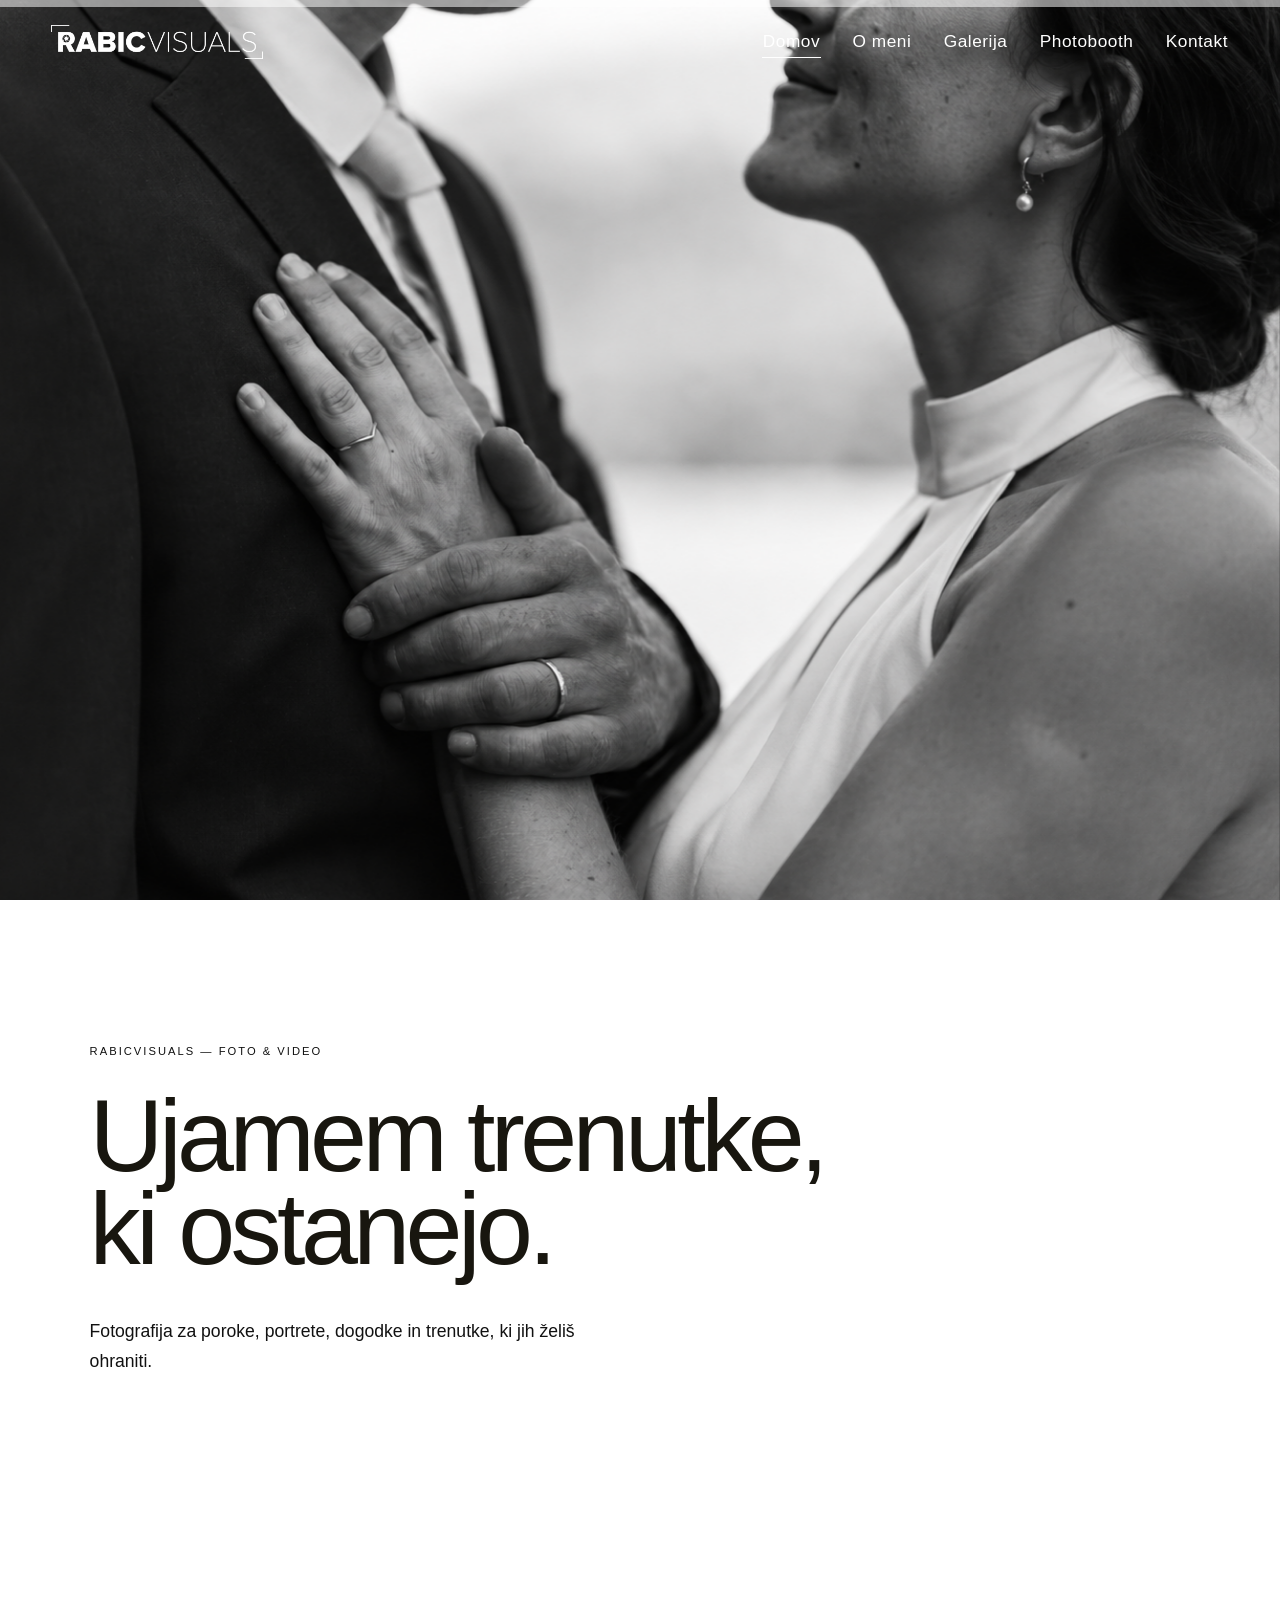
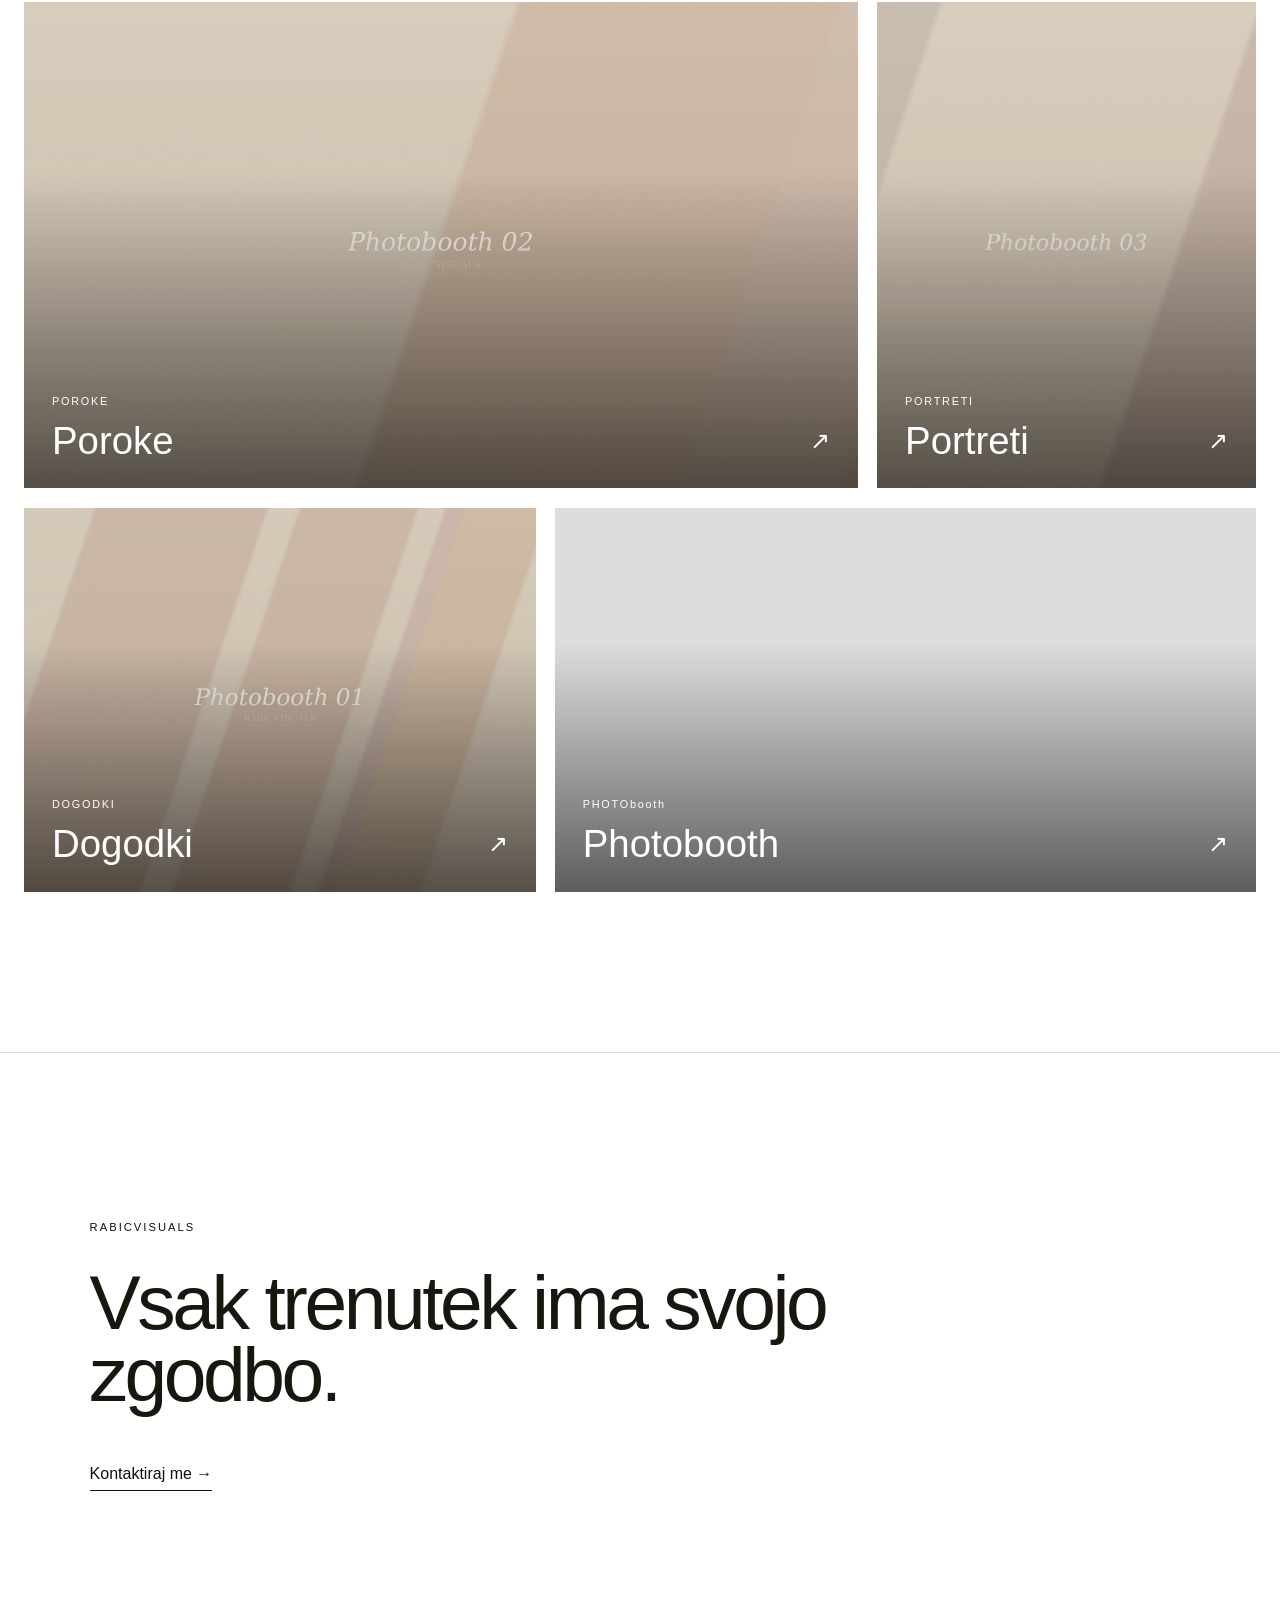
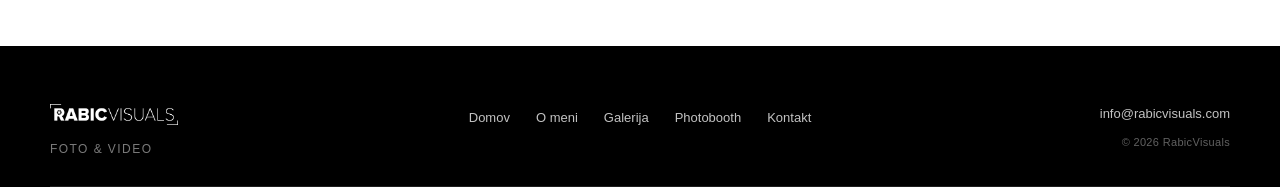
==== index.html @ 622916e1 "bar" ====
<!DOCTYPE html>
<html lang="sl">
<head>
  <meta charset="UTF-8">
  <meta name="viewport" content="width=device-width, initial-scale=1.0">
  <title>RabicVisuals - Foto&Video</title>
  <meta name="description" content="RabicVisuals je fotograf iz Slovenije, specializiran za poročno, portretno in event fotografijo ter photobooth najem. Pristne fotografije, ki ostanejo.">
  <link rel="canonical" href="https://www.rabicvisuals.com/index.html">

  <!-- Open Graph -->
  <meta property="og:type" content="website">
  <meta property="og:site_name" content="RabicVisuals">
  <meta property="og:title" content="RabicVisuals — Poročni in portretni fotograf, Slovenija">
  <meta property="og:description" content="RabicVisuals je fotograf iz Slovenije, specializiran za poročno, portretno in event fotografijo ter photobooth najem. Pristne fotografije, ki ostanejo.">
  <meta property="og:image" content="https://www.rabicvisuals.com/images/hero/hero-slide-01.png">
  <meta property="og:url" content="https://www.rabicvisuals.com/index.html">
  <meta property="og:locale" content="sl_SI">

  <!-- Twitter -->
  <meta name="twitter:card" content="summary_large_image">
  <meta name="twitter:title" content="RabicVisuals — Poročni in portretni fotograf, Slovenija">
  <meta name="twitter:description" content="RabicVisuals je fotograf iz Slovenije, specializiran za poročno, portretno in event fotografijo ter photobooth najem. Pristne fotografije, ki ostanejo.">
  <meta name="twitter:image" content="https://www.rabicvisuals.com/images/hero/hero-slide-01.png">

  <link rel="icon" href="favicon.svg?v=2" type="image/svg+xml">
  <link rel="apple-touch-icon" href="favicon-180.png">

  <!-- Fonts -->
  <link rel="preconnect" href="https://fonts.googleapis.com">
  <link rel="preconnect" href="https://fonts.gstatic.com" crossorigin>
  <link href="https://fonts.googleapis.com/css2?family=Fraunces:ital,opsz,wght@0,9..144,400;0,9..144,500;1,9..144,400;1,9..144,500&family=Inter:wght@400;500;600&display=swap" rel="stylesheet">

  <link rel="stylesheet" href="css/style.css">
</head>
<body class="home-page"><header class="site-header on-dark" id="site-header">
    <div class="container">
      <a href="index.html" class="brand"><img src="images/logo/rabicvisuals-logo-black.png" class="brand-logo" alt="RabicVisuals" width="1600" height="257"></a>
      <button class="nav-toggle" id="nav-toggle" aria-label="Odpri meni" aria-expanded="false" aria-controls="main-nav">
        <span></span><span></span><span></span>
      </button>
      <nav class="main-nav" id="main-nav" aria-label="Glavna navigacija">
<ul>
          <li><a href="index.html" aria-current="page">Domov</a></li>
          <li><a href="o-meni.html">O meni</a></li>
          <li><a href="galerija.html">Galerija</a></li>
          <li><a href="photobooth.html">Photobooth</a></li>
          <li><a href="kontakt.html">Kontakt</a></li>
        </ul>
      </nav>
    </div>
  </header><main class="rv-home">



<section class="rv-hero-carousel" aria-label="RabicVisuals galerija">
  <div class="rv-carousel-progress" aria-hidden="true"><span></span></div>
  <div class="rv-carousel-track">
    <div class="rv-carousel-slide is-active" style="background-image:url('images/hero/hero-slide-01.png')" data-header="dark"></div>
    <div class="rv-carousel-slide" style="background-image:url('images/hero/hero-slide-02.jpg')" data-header="dark"></div>
    <div class="rv-carousel-slide" style="background-image:url('images/hero/hero-slide-03.jpg')" data-header="light"></div>
    <div class="rv-carousel-slide" style="background-image:url('images/hero/hero-slide-04.jpg')" data-header="dark"></div>
    <div class="rv-carousel-slide" style="background-image:url('images/hero/hero-slide-05.jpg')" data-header="light"></div>
    <div class="rv-carousel-slide" style="background-image:url('images/hero/hero-slide-06.jpg')" data-header="light"></div>
  </div>
  <button class="rv-carousel-arrow rv-carousel-prev" type="button" aria-label="Prejšnja fotografija"><span aria-hidden="true">←</span></button>
  <button class="rv-carousel-arrow rv-carousel-next" type="button" aria-label="Naslednja fotografija"><span aria-hidden="true">→</span></button>
  <div class="rv-carousel-dots" role="tablist" aria-label="Izbira fotografije">
    <button class="rv-carousel-dot is-active" type="button" aria-label="Fotografija 1" aria-selected="true"></button>
    <button class="rv-carousel-dot" type="button" aria-label="Fotografija 2" aria-selected="false"></button>
    <button class="rv-carousel-dot" type="button" aria-label="Fotografija 3" aria-selected="false"></button>
    <button class="rv-carousel-dot" type="button" aria-label="Fotografija 4" aria-selected="false"></button>
    <button class="rv-carousel-dot" type="button" aria-label="Fotografija 5" aria-selected="false"></button>
    <button class="rv-carousel-dot" type="button" aria-label="Fotografija 6" aria-selected="false"></button>
  </div>
</section>


<section class="rv-intro"><small>RABICVISUALS — FOTO &amp; VIDEO</small><h1>Ujamem trenutke,<br><em>ki ostanejo.</em></h1><p>Fotografija za poroke, portrete, dogodke in trenutke, ki jih želiš ohraniti.</p></section><section class="rv-tile-grid"><a class="rv-tile rv-tile-1" href="galerija.html"><span class="rv-tile-image" style="background-image:url('images/photobooth/photobooth-02.jpg')"></span><span class="rv-tile-overlay"></span><span class="rv-tile-copy"><small>POROKE</small><strong>Poroke</strong><i>↗</i></span></a><a class="rv-tile rv-tile-2" href="galerija.html"><span class="rv-tile-image" style="background-image:url('images/photobooth/photobooth-03.jpg')"></span><span class="rv-tile-overlay"></span><span class="rv-tile-copy"><small>PORTRETI</small><strong>Portreti</strong><i>↗</i></span></a><a class="rv-tile rv-tile-3" href="galerija.html"><span class="rv-tile-image" style="background-image:url('images/photobooth/photobooth-01.jpg')"></span><span class="rv-tile-overlay"></span><span class="rv-tile-copy"><small>DOGODKI</small><strong>Dogodki</strong><i>↗</i></span></a><a class="rv-tile rv-tile-4" href="photobooth.html" aria-label="Photobooth">
        <span class="rv-tile-image rv-tile-image-empty"></span><span class="rv-tile-overlay"></span><span class="rv-tile-copy"><small>PHOTObooth</small><strong>Photobooth</strong><i>↗</i></span></a></section><section class="rv-closing"><small>RABICVISUALS</small><h2>Vsak trenutek ima svojo zgodbo.</h2><a href="kontakt.html">Kontaktiraj me →</a></section></main>
<script src="js/script.js"></script>




<footer class="rv-footer">
  <div class="rv-footer-inner">
    <div class="rv-footer-brand">
      <a href="index.html" class="rv-footer-logo-link rv-footer-logo-white" aria-label="RabicVisuals">
        <img src="images/logo/rabicvisuals-logo-black.png" class="rv-footer-logo" alt="RabicVisuals" width="1600" height="257">
      </a>
      <p>Foto &amp; Video</p>
    </div>

    <nav class="rv-footer-nav" aria-label="Noga">
      <a href="index.html">Domov</a>
      <a href="o-meni.html">O meni</a>
      <a href="galerija.html">Galerija</a>
      <a href="photobooth.html">Photobooth</a>
      <a href="kontakt.html">Kontakt</a>
    </nav>

    <div class="rv-footer-contact">
      <a href="mailto:info@rabicvisuals.com">info@rabicvisuals.com</a>
      <span>© 2026 RabicVisuals</span>
    </div>
  </div>
</footer>

<script>
document.addEventListener("DOMContentLoaded", () => {
  const hero = document.querySelector(".rv-hero-carousel");
  if (!hero) return;

  const header = document.querySelector(".site-header");
  const slides = Array.from(hero.querySelectorAll(".rv-carousel-slide"));
  const dots = Array.from(hero.querySelectorAll(".rv-carousel-dot"));
  const prev = hero.querySelector(".rv-carousel-prev");
  const next = hero.querySelector(".rv-carousel-next");
  const progress = hero.querySelector(".rv-carousel-progress span");

  if (!slides.length) return;

  const SLIDE_DURATION = 4000;
  let current = Math.max(0, slides.findIndex(slide => slide.classList.contains("is-active")));
  let timerId = null;
  let startedAt = 0;
  let remaining = SLIDE_DURATION;
  let paused = false;

  function restartProgress(duration = SLIDE_DURATION) {
    if (!progress) return;
    const fraction = Math.max(0, Math.min(1, 1 - (duration / SLIDE_DURATION)));
    progress.style.animation = "none";
    progress.style.width = `${fraction * 100}%`;
    void progress.offsetWidth;
    progress.style.animation = `rvProgressFour ${duration}ms linear forwards`;
    progress.style.animationPlayState = paused ? "paused" : "running";
  }

  function show(index) {
    current = (index + slides.length) % slides.length;

    slides.forEach((slide, i) => {
      slide.classList.toggle("is-active", i === current);
    });

    dots.forEach((dot, i) => {
      const active = i === current;
      dot.classList.toggle("is-active", active);
      dot.setAttribute("aria-selected", active ? "true" : "false");
    });

    remaining = SLIDE_DURATION;
    startedAt = performance.now();
    restartProgress(SLIDE_DURATION);
  }

  function schedule(duration = remaining) {
    clearTimeout(timerId);
    if (paused) return;

    remaining = duration;
    startedAt = performance.now();

    timerId = setTimeout(() => {
      show(current + 1);
      schedule(SLIDE_DURATION);
    }, remaining);
  }

  function pauseCarousel() {
    if (paused) return;
    paused = true;

    const elapsed = performance.now() - startedAt;
    remaining = Math.max(0, remaining - elapsed);
    clearTimeout(timerId);

    if (progress) {
      progress.style.animationPlayState = "paused";
    }

    slides.forEach(slide => {
      if (slide.classList.contains("is-active")) {
        slide.style.animationPlayState = "paused";
      }
    });
  }

  function resumeCarousel() {
    if (!paused) return;
    paused = false;

    if (progress) {
      progress.style.animationPlayState = "running";
    }

    slides.forEach(slide => {
      if (slide.classList.contains("is-active")) {
        slide.style.animationPlayState = "running";
      }
    });

    schedule(remaining);
  }

  function manualShow(index) {
    paused = false;
    show(index);
    schedule(SLIDE_DURATION);
  }

  prev?.addEventListener("click", () => manualShow(current - 1));
  next?.addEventListener("click", () => manualShow(current + 1));
  dots.forEach((dot, i) => dot.addEventListener("click", () => manualShow(i)));

  /* Pause only while the pointer is over the photo area.
     Moving onto the header resumes immediately, even though the header overlays the hero. */
  hero.addEventListener("mousemove", (event) => {
    const overHeader = header && event.target.closest(".site-header");
    if (overHeader) {
      resumeCarousel();
    } else {
      pauseCarousel();
    }
  });

  hero.addEventListener("mouseleave", () => {
    resumeCarousel();
  });

  if (header) {
    header.addEventListener("mouseenter", () => {
      resumeCarousel();
    });
  }

  /* Keep swipe support on touch devices. */
  let startX = 0;
  let startY = 0;

  hero.addEventListener("touchstart", (event) => {
    if (!event.touches?.length) return;
    startX = event.touches[0].clientX;
    startY = event.touches[0].clientY;
  }, { passive: true });

  hero.addEventListener("touchend", (event) => {
    if (!event.changedTouches?.length) return;
    const dx = event.changedTouches[0].clientX - startX;
    const dy = event.changedTouches[0].clientY - startY;

    if (Math.abs(dx) > 45 && Math.abs(dx) > Math.abs(dy) * 1.25) {
      manualShow(current + (dx < 0 ? 1 : -1));
    }
  }, { passive: true });

  show(current);
  schedule(SLIDE_DURATION);
});
</script>

</body>
</html>
---- css/style.css ----
/* ==========================================================================
   RabicVisuals — Stylesheet
   Editorial, minimalist photography brand.
   ========================================================================== */

/* -------------------------------------------------------------------------
   1. Design tokens
   ------------------------------------------------------------------------- */
:root {
  /* Colour — warm, restrained, never pure neutral */
  --color-bg: #FFFFFF;
  --color-bg-raised: #FAFAF8;
  --color-ink: #18160F;
  --color-charcoal: #322D24;
  --color-stone: #857A69;
  --color-line: #DAD1BF;
  --color-line-dark: #4A4436;
  --color-accent: #6E5A3E;
  --color-paper-on-dark: #F5F1EA;

  /* Type */
  --font-display: 'Madera', 'Helvetica Neue', Arial, sans-serif;
  --font-body: 'Madera', 'Helvetica Neue', Arial, sans-serif;

  --fs-eyebrow: 0.72rem;
  --fs-body: 1rem;
  --fs-lg: 1.15rem;

  /* Layout */
  --gutter: clamp(1.25rem, 4vw, 3.5rem);
  --max-width: 1360px;
  --header-h: 84px;

  /* Motion */
  --ease: cubic-bezier(0.22, 1, 0.36, 1);
  --dur-fast: 220ms;
  --dur-med: 520ms;
  --dur-slow: 900ms;
}

/* -------------------------------------------------------------------------
   2. Reset
   ------------------------------------------------------------------------- */
*, *::before, *::after { box-sizing: border-box; }
html { scroll-behavior: smooth; }
body, h1, h2, h3, h4, p, figure, blockquote { margin: 0; }
ul, ol { margin: 0; padding: 0; list-style: none; }
img { max-width: 100%; display: block; }
a { color: inherit; text-decoration: none; }
button { font: inherit; color: inherit; background: none; border: 0; cursor: pointer; }
input, select, textarea { font: inherit; color: inherit; }

@media (prefers-reduced-motion: reduce) {
  html { scroll-behavior: auto; }
  *, *::before, *::after {
    animation-duration: 0.01ms !important;
    animation-iteration-count: 1 !important;
    transition-duration: 0.01ms !important;
    scroll-behavior: auto !important;
  }
}

/* -------------------------------------------------------------------------
   3. Base
   ------------------------------------------------------------------------- */
body {
  background: var(--color-bg);
  color: var(--color-ink);
  font-family: var(--font-body);
  font-size: var(--fs-body);
  line-height: 1.6;
  font-weight: 400;
  -webkit-font-smoothing: antialiased;
  text-rendering: optimizeLegibility;
}

::selection { background: var(--color-ink); color: var(--color-bg); }

:focus-visible {
  outline: 2px solid var(--color-accent);
  outline-offset: 3px;
}

.container {
  width: 100%;
  max-width: var(--max-width);
  margin-inline: auto;
  padding-inline: var(--gutter);
}

.eyebrow {
  display: inline-block;
  font-family: var(--font-body);
  font-size: var(--fs-eyebrow);
  font-weight: 600;
  letter-spacing: 0.14em;
  text-transform: uppercase;
  color: var(--color-accent);
}

h1, h2, h3, h4 {
  font-family: var(--font-display);
  font-weight: 500;
  line-height: 1.08;
  letter-spacing: -0.01em;
  color: var(--color-ink);
}

.skip-link {
  position: absolute;
  left: -999px;
  top: 0;
  background: var(--color-ink);
  color: var(--color-bg);
  padding: 0.9em 1.4em;
  z-index: 999;
}
.skip-link:focus {
  left: var(--gutter);
  top: var(--gutter);
}

/* -------------------------------------------------------------------------
   4. Header / Navigation
   ------------------------------------------------------------------------- */
.site-header {
  position: fixed;
  inset: 0 0 auto 0;
  z-index: 100;
  height: var(--header-h);
  display: flex;
  align-items: center;
  background: var(--color-bg);
  color: var(--color-ink);
  transition: background var(--dur-med) var(--ease), border-color var(--dur-med) var(--ease);
  border-bottom: 1px solid var(--color-line);
}

body.home-page .site-header {
  background: transparent;
  color: var(--color-ink);
  border-bottom-color: transparent;
}

body.home-page .site-header.is-scrolled,
body.home-page .site-header.menu-open {
  background: var(--color-bg);
  color: var(--color-ink);
  border-bottom-color: var(--color-line);
}

.site-header .container {
  display: flex;
  align-items: center;
  justify-content: space-between;
}

.site-header.is-scrolled,
.site-header.is-solid,
.site-header.menu-open {
  background: var(--color-bg);
  color: var(--color-ink);
  backdrop-filter: none;
  border-bottom: 1px solid var(--color-line);
}

.brand {
  display: inline-flex;
  align-items: center;
  color: inherit;
}

.brand-logo {
  height: 34px;
  width: auto;
  display: block;
  filter: brightness(0);
  transition: filter var(--dur-fast) var(--ease);
}

.main-nav {
  display: flex;
}

.main-nav ul {
  display: flex;
  gap: clamp(1.25rem, 2.4vw, 2.4rem);
}

.main-nav a {
  position: relative;
  font-size: 1.08rem;
  font-weight: 350;
  letter-spacing: 0.03em;
  padding: 0.4em 0.05em;
}

.main-nav a::after {
  content: "";
  position: absolute;
  left: 0; right: 100%;
  bottom: 0;
  height: 1px;
  background: currentColor;
  transition: right var(--dur-fast) var(--ease);
}

.main-nav a:hover::after,
.main-nav a[aria-current="page"]::after {
  right: 0;
}

.main-nav a[aria-current="page"] {
  color: var(--color-accent);
}

.nav-toggle {
  display: none;
  position: relative;
  width: 34px;
  height: 22px;
  z-index: 110;
}

.nav-toggle span {
  position: absolute;
  left: 0; right: 0;
  height: 1px;
  background: var(--color-ink);
  transition: transform var(--dur-fast) var(--ease), opacity var(--dur-fast) var(--ease), top var(--dur-fast) var(--ease);
}
.nav-toggle span:nth-child(1) { top: 0; }
.nav-toggle span:nth-child(2) { top: 50%; transform: translateY(-50%); }
.nav-toggle span:nth-child(3) { bottom: 0; }

.menu-open .nav-toggle span:nth-child(1) { top: 50%; transform: translateY(-50%) rotate(45deg); }
.menu-open .nav-toggle span:nth-child(2) { opacity: 0; }
.menu-open .nav-toggle span:nth-child(3) { bottom: 50%; transform: translateY(50%) rotate(-45deg); }


/* Active navigation item is black whenever the header has a white background. */
.site-header.is-scrolled .main-nav a[aria-current="page"],
.site-header.is-solid .main-nav a[aria-current="page"],
.site-header.menu-open .main-nav a[aria-current="page"] {
  color: #000;
}

/* Header variant on the landing-page hero:
   transparent with automatic contrast against the hero image.
   mix-blend-mode:difference makes the white navigation invert where
   the underlying image is light, while remaining white over dark areas. */
.site-header.on-dark:not(.is-scrolled):not(.menu-open) {
  color: #fff;
  background: transparent;
  border-bottom-color: transparent;
  box-shadow: none;
}

.site-header.on-dark:not(.is-scrolled):not(.menu-open) .brand-logo,
.site-header.on-dark:not(.is-scrolled):not(.menu-open) .main-nav,
.site-header.on-dark:not(.is-scrolled):not(.menu-open) .nav-toggle {
  mix-blend-mode: difference;
}

.site-header.on-dark:not(.is-scrolled):not(.menu-open) .nav-toggle span {
  background: #fff;
}

/* Active navigation item stays white while the homepage header is transparent. */
.site-header.on-dark:not(.is-scrolled):not(.menu-open) .main-nav a[aria-current="page"] {
  color: #fff;
}

.site-header.on-dark:not(.is-scrolled):not(.menu-open) .brand-logo {
  filter: brightness(0) invert(1);
}

/* Hovering over the transparent landing-page header makes it white.
   Disable the contrast blend so the normal dark navigation is shown. */
.site-header.on-dark:not(.is-scrolled):not(.menu-open):hover {
  background: var(--color-bg);
  color: var(--color-ink);
  border-bottom: 1px solid var(--color-line);
}

.site-header.on-dark:not(.is-scrolled):not(.menu-open):hover .brand-logo,
.site-header.on-dark:not(.is-scrolled):not(.menu-open):hover .main-nav,
.site-header.on-dark:not(.is-scrolled):not(.menu-open):hover .nav-toggle {
  mix-blend-mode: normal;
}

.site-header.on-dark:not(.is-scrolled):not(.menu-open):hover .brand-logo {
  filter: brightness(0);
}

.site-header.on-dark:not(.is-scrolled):not(.menu-open):hover .nav-toggle span {
  background: var(--color-ink);
}

/* Once the landing page is scrolled, return to the normal white header. */
.site-header.on-dark.is-scrolled {
  background: var(--color-bg);
  color: var(--color-ink);
  border-bottom: 1px solid var(--color-line);
}

.site-header.on-dark.is-scrolled .brand-logo {
  filter: brightness(0);
}

/* -------------------------------------------------------------------------
   5. Mobile menu
   ------------------------------------------------------------------------- */
@media (max-width: 860px) {
  .nav-toggle { display: block; }

  .main-nav {
    position: fixed;
    inset: 0;
    background: var(--color-bg);
    display: flex;
    align-items: center;
    justify-content: center;
    opacity: 0;
    visibility: hidden;
    transform: translateY(-8px);
    transition: opacity var(--dur-med) var(--ease), transform var(--dur-med) var(--ease), visibility var(--dur-med);
  }

  .menu-open .main-nav {
    opacity: 1;
    visibility: visible;
    transform: translateY(0);
  }

  .main-nav ul {
    flex-direction: column;
    align-items: center;
    gap: 1.9rem;
    text-align: center;
  }

  .main-nav a {
    font-family: var(--font-display);
    font-size: 1.9rem;
    font-style: italic;
    font-weight: 400;
    color: var(--color-ink);
  }

  body.no-scroll { overflow: hidden; }
}

/* -------------------------------------------------------------------------
   6. Buttons
   ------------------------------------------------------------------------- */
.btn {
  display: inline-flex;
  align-items: center;
  gap: 0.6em;
  font-size: 0.82rem;
  font-weight: 600;
  letter-spacing: 0.08em;
  text-transform: uppercase;
  padding: 1em 1.9em;
  border: 1px solid currentColor;
  transition: background var(--dur-fast) var(--ease), color var(--dur-fast) var(--ease);
  white-space: nowrap;
}

.btn-primary {
  background: var(--color-ink);
  color: var(--color-bg);
  border-color: var(--color-ink);
}
.btn-primary:hover { background: var(--color-accent); border-color: var(--color-accent); }

.btn-ghost {
  background: transparent;
  color: var(--color-ink);
}
.btn-ghost:hover { background: var(--color-ink); color: var(--color-bg); }

.btn-ghost-light {
  background: transparent;
  color: var(--color-paper-on-dark);
}
.btn-ghost-light:hover { background: var(--color-paper-on-dark); color: var(--color-ink); }

.btn-primary-light {
  background: var(--color-paper-on-dark);
  color: var(--color-ink);
  border-color: var(--color-paper-on-dark);
}
.btn-primary-light:hover { background: transparent; color: var(--color-paper-on-dark); }

.cta-row {
  display: flex;
  flex-wrap: wrap;
  gap: 1rem;
}

/* -------------------------------------------------------------------------
   7. Hero
   ------------------------------------------------------------------------- */
.hero {
  position: relative;
  min-height: 100vh;
  min-height: 100svh;
  display: flex;
  align-items: flex-end;
  color: var(--color-paper-on-dark);
  overflow: hidden;
  background: var(--color-ink);
}

.hero-carousel {
  isolation: isolate;
}

.hero-slides {
  position: absolute;
  inset: 0;
  z-index: 0;
}

.hero-slide {
  position: absolute;
  inset: 0;
  opacity: 0;
  visibility: hidden;
  transition: opacity 700ms var(--ease), visibility 700ms;
}

.hero-slide.is-active {
  opacity: 1;
  visibility: visible;
}

.hero-slide img {
  width: 100%;
  height: 100%;
  object-fit: cover;
  object-position: center center;
  display: block;
}

.hero-arrow {
  position: absolute;
  top: 50%;
  z-index: 3;
  width: 52px;
  height: 52px;
  display: grid;
  place-items: center;
  transform: translateY(-50%);
  color: rgba(255,255,255,.92);
  font-family: inherit;
  font-size: 1.55rem;
  font-weight: 300;
  border: 0;
  background: transparent;
  cursor: pointer;
  transition: color var(--dur-fast) var(--ease), opacity var(--dur-fast) var(--ease), transform var(--dur-fast) var(--ease);
}

.hero-arrow-prev { left: clamp(.8rem, 2.5vw, 2rem); }
.hero-arrow-next { right: clamp(.8rem, 2.5vw, 2rem); }

.hero-arrow-prev:hover { transform: translate(-2px, -50%); }
.hero-arrow-next:hover { transform: translate(2px, -50%); }

.hero-dots {
  position: absolute;
  left: 50%;
  bottom: clamp(1.25rem, 3vw, 2.25rem);
  z-index: 3;
  display: flex;
  align-items: center;
  gap: .55rem;
  transform: translateX(-50%);
}

.hero-dot {
  width: 8px;
  height: 8px;
  padding: 0;
  border: 1px solid rgba(255,255,255,.82);
  border-radius: 50%;
  background: transparent;
  cursor: pointer;
  opacity: .82;
  transition: transform var(--dur-fast) var(--ease), background var(--dur-fast) var(--ease), opacity var(--dur-fast) var(--ease);
}

.hero-dot:hover,
.hero-dot:focus-visible {
  opacity: 1;
  transform: scale(1.2);
}

.hero-dot.is-active {
  background: rgba(255,255,255,.95);
  opacity: 1;
}

@media (max-width: 700px) {
  .hero-slide img { object-position: center center; }
  .hero-arrow { width: 44px; height: 44px; font-size: 1.05rem; }
  .hero-arrow::before { inset: 7px; }
  .hero-dots { bottom: 1.2rem; gap: .45rem; }
  .hero-dot { width: 7px; height: 7px; }
}

@media (prefers-reduced-motion: reduce) {
  .hero-slide { transition: none; }
  .hero-arrow, .hero-dot { transition: none; }
}

.hero-content {
  position: relative;
  z-index: 1;
  padding-block: clamp(3rem, 10vh, 6rem) clamp(3.5rem, 9vh, 6rem);
  width: 100%;
}

.hero-eyebrow {
  color: var(--color-paper-on-dark);
  opacity: 0.85;
}

.hero-title {
  margin-top: 0.9rem;
  font-size: clamp(2.6rem, 7vw, 5.6rem);
  font-style: italic;
  max-width: 16ch;
}

.hero-sub {
  margin-top: 1.4rem;
  max-width: 42ch;
  font-size: var(--fs-lg);
  color: var(--color-paper-on-dark);
  opacity: 0.88;
}

.hero .cta-row { margin-top: 2.4rem; }

.scroll-cue {
  position: absolute;
  bottom: 2rem;
  left: var(--gutter);
  z-index: 1;
  display: flex;
  align-items: center;
  gap: 0.7rem;
  font-size: 0.72rem;
  letter-spacing: 0.14em;
  text-transform: uppercase;
  color: var(--color-paper-on-dark);
  opacity: 0.7;
}

.scroll-cue .line {
  width: 1px;
  height: 34px;
  background: currentColor;
  overflow: hidden;
}
.scroll-cue .line::after {
  content: "";
  display: block;
  width: 100%;
  height: 100%;
  background: currentColor;
  transform: translateY(-100%);
  animation: cueDrop 2.4s var(--ease) infinite;
}
@keyframes cueDrop {
  0% { transform: translateY(-100%); }
  60% { transform: translateY(100%); }
  100% { transform: translateY(100%); }
}

@media (max-width: 860px) {
  .scroll-cue { display: none; }
}

/* -------------------------------------------------------------------------
   8. Sections / editorial layout
   ------------------------------------------------------------------------- */
section { position: relative; }

.section {
  padding-block: clamp(4.5rem, 10vw, 8.5rem);
}

.section-raised { background: var(--color-bg-raised); }
.section-dark {
  background: var(--color-ink);
  color: var(--color-paper-on-dark);
}
.section-dark .eyebrow { color: #C9BFA6; }
.section-dark h2, .section-dark h3 { color: var(--color-paper-on-dark); }

.hairline {
  border: 0;
  border-top: 1px solid var(--color-line);
  margin: 0;
}
.section-dark .hairline { border-top-color: var(--color-line-dark); }

/* Intro split */
.intro-split {
  display: grid;
  grid-template-columns: 1fr 1fr;
  gap: clamp(2rem, 6vw, 6rem);
  align-items: start;
}

.intro-split .lede {
  font-family: var(--font-display);
  font-size: clamp(1.5rem, 2.6vw, 2.15rem);
  font-weight: 400;
  line-height: 1.32;
  color: var(--color-charcoal);
}

.intro-split .support p {
  color: var(--color-stone);
  max-width: 46ch;
}

.intro-split .support .eyebrow { display: block; margin-bottom: 1.1rem; }

@media (max-width: 780px) {
  .intro-split { grid-template-columns: 1fr; gap: 2.2rem; }
}

/* Section heading block */
.section-head {
  display: flex;
  justify-content: space-between;
  align-items: flex-end;
  gap: 2rem;
  margin-bottom: clamp(2rem, 5vw, 3.5rem);
  flex-wrap: wrap;
}

.section-head h2 {
  font-size: clamp(1.9rem, 4vw, 3rem);
  margin-top: 0.6rem;
}

.section-head .head-note {
  max-width: 34ch;
  color: var(--color-stone);
}
.section-dark .head-note { color: #B9AF97; }

/* Triptych — Poroka / Portret / Dogodek */
.triptych {
  display: grid;
  grid-template-columns: repeat(3, 1fr);
  gap: clamp(1.25rem, 3vw, 2.25rem);
}

.tri-item {
  display: block;
}

.tri-frame {
  position: relative;
  aspect-ratio: 4 / 5;
  overflow: hidden;
  background: var(--color-line);
}

.tri-frame img {
  width: 100%;
  height: 100%;
  object-fit: cover;
  transition: transform var(--dur-slow) var(--ease);
}

.tri-item:hover .tri-frame img { transform: scale(1.045); }

.tri-caption {
  display: flex;
  justify-content: space-between;
  align-items: baseline;
  margin-top: 1.1rem;
  padding-top: 1.1rem;
  border-top: 1px solid var(--color-line);
}

.tri-caption h3 {
  font-size: 1.25rem;
  font-style: italic;
  font-weight: 400;
}

.tri-caption .arrow {
  font-size: 0.9rem;
  transition: transform var(--dur-fast) var(--ease);
}
.tri-item:hover .tri-caption .arrow { transform: translateX(4px); }

.tri-desc {
  margin-top: 0.55rem;
  color: var(--color-stone);
  font-size: 0.92rem;
  max-width: 34ch;
}

@media (max-width: 900px) {
  .triptych { grid-template-columns: 1fr; }
}

/* Photobooth teaser (home) */
.teaser {
  display: grid;
  grid-template-columns: 1.1fr 0.9fr;
  gap: clamp(2rem, 5vw, 5rem);
  align-items: center;
}

.teaser-media { aspect-ratio: 4/3; overflow: hidden; }
.teaser-media img { width: 100%; height: 100%; object-fit: cover; }

.teaser-text h2 { font-size: clamp(2rem, 4vw, 2.8rem); font-style: italic; }
.teaser-text p { margin-top: 1.2rem; max-width: 42ch; color: #C9BFA6; }
.teaser-text .btn { margin-top: 2rem; }

@media (max-width: 860px) {
  .teaser { grid-template-columns: 1fr; }
}

/* Closing CTA */
.closing-cta {
  text-align: center;
  padding-block: clamp(5rem, 14vw, 10rem);
}
.closing-cta h2 {
  font-size: clamp(2.1rem, 6vw, 4rem);
  font-style: italic;
  max-width: 20ch;
  margin-inline: auto;
}
.closing-cta .btn { margin-top: 2.4rem; }

/* -------------------------------------------------------------------------
   9. Reveal-on-scroll (signature interaction)
   ------------------------------------------------------------------------- */
.reveal {
  opacity: 0;
  transform: translateY(28px);
  transition: opacity var(--dur-slow) var(--ease), transform var(--dur-slow) var(--ease);
}
.reveal.is-visible {
  opacity: 1;
  transform: translateY(0);
}

.reveal-img { position: relative; overflow: hidden; }
.reveal-img::before {
  content: "";
  position: absolute;
  inset: 0;
  background: var(--color-bg);
  transform-origin: left;
  transform: scaleX(1);
  transition: transform 900ms var(--ease);
  z-index: 2;
}
.reveal-img.is-visible::before { transform: scaleX(0); }
.reveal-img img { transform: scale(1.08); transition: transform 1100ms var(--ease); }
.reveal-img.is-visible img { transform: scale(1); }

@media (prefers-reduced-motion: reduce) {
  .reveal, .reveal-img::before, .reveal-img img { transition: none !important; transform: none !important; opacity: 1 !important; }
}

/* -------------------------------------------------------------------------
   10. About page
   ------------------------------------------------------------------------- */
.about-hero {
  padding-top: calc(var(--header-h) + clamp(2rem, 6vw, 4rem));
  padding-bottom: clamp(3rem, 8vw, 5rem);
}

.about-grid {
  display: grid;
  grid-template-columns: 0.85fr 1.15fr;
  gap: clamp(2rem, 6vw, 5rem);
  align-items: start;
}

.about-media { aspect-ratio: 4/5; overflow: hidden; }
.about-media img { width: 100%; height: 100%; object-fit: cover; }

.about-copy h1 {
  font-size: clamp(2.6rem, 6vw, 4.2rem);
  font-style: italic;
}

.about-copy .lede {
  margin-top: 1.6rem;
  font-family: var(--font-display);
  font-size: 1.4rem;
  line-height: 1.5;
  color: var(--color-charcoal);
  max-width: 48ch;
}

.about-copy .body-text {
  margin-top: 1.4rem;
  color: var(--color-stone);
  max-width: 52ch;
}
.about-copy .body-text + .body-text { margin-top: 1rem; }

@media (max-width: 860px) {
  .about-grid { grid-template-columns: 1fr; }
}

/* Kako delam values row */
.values-row {
  display: grid;
  grid-template-columns: repeat(4, 1fr);
  border-top: 1px solid var(--color-line);
  border-bottom: 1px solid var(--color-line);
}

.value-item {
  padding: 2.4rem 1.5rem;
  border-left: 1px solid var(--color-line);
  text-align: left;
}
.value-item:first-child { border-left: 0; }

.value-item h3 {
  font-size: 1.5rem;
  font-style: italic;
  font-weight: 400;
}
.value-item p {
  margin-top: 0.7rem;
  font-size: 0.9rem;
  color: var(--color-stone);
}

@media (max-width: 780px) {
  .values-row { grid-template-columns: 1fr 1fr; }
  .value-item:nth-child(3) { border-left: 0; }
}
@media (max-width: 480px) {
  .values-row { grid-template-columns: 1fr; }
  .value-item { border-left: 0; border-top: 1px solid var(--color-line); }
  .value-item:first-child { border-top: 0; }
}

/* -------------------------------------------------------------------------
   11. Gallery page
   ------------------------------------------------------------------------- */
.gallery-hero {
  padding-top: calc(var(--header-h) + clamp(2.5rem, 7vw, 4.5rem));
  padding-bottom: clamp(2rem, 5vw, 3rem);
}
.gallery-hero h1 {
  font-size: clamp(2.6rem, 6.5vw, 4.6rem);
  font-style: italic;
}
.gallery-hero p {
  margin-top: 1rem;
  color: var(--color-stone);
  max-width: 44ch;
  font-size: var(--fs-lg);
}

.filters {
  display: flex;
  flex-wrap: wrap;
  gap: 0.5rem 1.6rem;
  padding-block: 1.6rem;
  border-top: 1px solid var(--color-line);
  border-bottom: 1px solid var(--color-line);
  margin-bottom: clamp(2rem, 5vw, 3rem);
}

.filter-btn {
  font-size: 0.82rem;
  font-weight: 600;
  letter-spacing: 0.06em;
  text-transform: uppercase;
  color: var(--color-stone);
  padding-bottom: 0.3rem;
  border-bottom: 1px solid transparent;
  transition: color var(--dur-fast) var(--ease), border-color var(--dur-fast) var(--ease);
}
.filter-btn:hover { color: var(--color-ink); }
.filter-btn.is-active {
  color: var(--color-ink);
  border-bottom-color: var(--color-accent);
}

.masonry {
  columns: 3 320px;
  column-gap: clamp(1rem, 2.4vw, 1.75rem);
}

.masonry-item {
  break-inside: avoid;
  margin-bottom: clamp(1rem, 2.4vw, 1.75rem);
  overflow: hidden;
  cursor: zoom-in;
  position: relative;
  background: var(--color-line);
}

.masonry-item img {
  width: 100%;
  height: auto;
  display: block;
  transition: transform var(--dur-slow) var(--ease), opacity var(--dur-fast);
}
.masonry-item:hover img { transform: scale(1.035); }

.masonry-item.is-hidden { display: none; }

.masonry-item .tag {
  position: absolute;
  top: 0.9rem;
  left: 0.9rem;
  font-size: 0.68rem;
  letter-spacing: 0.1em;
  text-transform: uppercase;
  color: var(--color-paper-on-dark);
  background: rgba(24,22,15,0.55);
  padding: 0.35em 0.7em;
  opacity: 0;
  transition: opacity var(--dur-fast) var(--ease);
}
.masonry-item:hover .tag,
.masonry-item:focus-within .tag { opacity: 1; }

.gallery-empty {
  text-align: center;
  padding: 4rem 1rem;
  color: var(--color-stone);
  display: none;
}
.gallery-empty.is-visible { display: block; }

/* Lightbox */
.lightbox {
  position: fixed;
  inset: 0;
  z-index: 200;
  background: rgba(20, 18, 13, 0.97);
  display: flex;
  align-items: center;
  justify-content: center;
  opacity: 0;
  visibility: hidden;
  transition: opacity var(--dur-med) var(--ease), visibility var(--dur-med);
}
.lightbox.is-open { opacity: 1; visibility: visible; }

.lightbox-figure {
  position: relative;
  max-width: min(90vw, 1100px);
  max-height: 84vh;
  width: 100%;
  text-align: center;
}

.lightbox-figure img {
  max-width: 100%;
  max-height: 78vh;
  margin-inline: auto;
  opacity: 0;
  transform: scale(0.98);
  transition: opacity var(--dur-fast) var(--ease), transform var(--dur-fast) var(--ease);
}
.lightbox-figure img.is-shown { opacity: 1; transform: scale(1); }

.lightbox-caption {
  margin-top: 1rem;
  font-size: 0.8rem;
  letter-spacing: 0.08em;
  text-transform: uppercase;
  color: #C9BFA6;
}

.lightbox-close,
.lightbox-prev,
.lightbox-next {
  position: absolute;
  color: var(--color-paper-on-dark);
  font-size: 0.85rem;
  letter-spacing: 0.06em;
  padding: 0.8rem;
}
.lightbox-close { top: 1.2rem; right: 1.2rem; font-size: 1.6rem; line-height: 1; }
.lightbox-prev { left: clamp(0.25rem, 2vw, 1.5rem); top: 50%; transform: translateY(-50%); font-size: 2rem; }
.lightbox-next { right: clamp(0.25rem, 2vw, 1.5rem); top: 50%; transform: translateY(-50%); font-size: 2rem; }
.lightbox-prev:hover, .lightbox-next:hover, .lightbox-close:hover { color: var(--color-accent); }

@media (max-width: 640px) {
  .masonry { columns: 1 100%; }
}

/* -------------------------------------------------------------------------
   12. Photobooth page
   ------------------------------------------------------------------------- */
.pb-grid {
  display: grid;
  grid-template-columns: 1fr 1fr;
  gap: clamp(2rem, 6vw, 5rem);
  align-items: start;
}
.pb-grid .pb-media { aspect-ratio: 4/5; overflow: hidden; }
.pb-grid .pb-media img { width: 100%; height: 100%; object-fit: cover; }
.pb-grid .pb-copy .eyebrow { display: block; margin-bottom: 1rem; }
.pb-grid .pb-copy h2 { font-size: clamp(1.8rem, 3.6vw, 2.6rem); }
.pb-grid .pb-copy p { margin-top: 1.2rem; color: var(--color-stone); max-width: 46ch; }
.pb-grid .pb-copy ul { margin-top: 1.4rem; display: grid; gap: 0.6rem; }
.pb-grid .pb-copy li {
  padding-left: 1.4rem;
  position: relative;
  color: var(--color-charcoal);
}
.pb-grid .pb-copy li::before {
  content: "—";
  position: absolute;
  left: 0;
  color: var(--color-accent);
}

.pb-flip { grid-template-columns: 1fr 1fr; }
.pb-flip.reverse .pb-media { order: 2; }

@media (max-width: 860px) {
  .pb-grid { grid-template-columns: 1fr; }
  .pb-flip.reverse .pb-media { order: 0; }
}

.pb-gallery-strip {
  display: grid;
  grid-template-columns: repeat(3, 1fr);
  gap: clamp(1rem, 2.4vw, 1.75rem);
}
.pb-gallery-strip .frame { aspect-ratio: 4/5; overflow: hidden; }
.pb-gallery-strip img { width: 100%; height: 100%; object-fit: cover; }

@media (max-width: 780px) {
  .pb-gallery-strip { grid-template-columns: 1fr 1fr; }
}

/* -------------------------------------------------------------------------
   13. Contact page
   ------------------------------------------------------------------------- */
.contact-hero {
  padding-top: calc(var(--header-h) + clamp(2.5rem, 7vw, 4.5rem));
  padding-bottom: clamp(1rem, 4vw, 2rem);
}
.contact-hero h1 { font-size: clamp(2.6rem, 6.5vw, 4.4rem); font-style: italic; }
.contact-hero p { margin-top: 1.1rem; max-width: 50ch; color: var(--color-stone); font-size: var(--fs-lg); }

.contact-grid {
  display: grid;
  grid-template-columns: 1fr 1fr;
  gap: clamp(2.5rem, 6vw, 5.5rem);
  align-items: start;
}

.field {
  margin-bottom: 1.6rem;
}
.field label {
  display: block;
  font-size: 0.78rem;
  font-weight: 600;
  letter-spacing: 0.06em;
  text-transform: uppercase;
  color: var(--color-stone);
  margin-bottom: 0.6rem;
}
.field input,
.field select,
.field textarea {
  width: 100%;
  background: transparent;
  border: 0;
  border-bottom: 1px solid var(--color-line);
  padding: 0.75em 0.1em;
  font-size: 1rem;
  color: var(--color-ink);
  transition: border-color var(--dur-fast) var(--ease);
}
.field textarea { resize: vertical; min-height: 110px; }
.field input:focus,
.field select:focus,
.field textarea:focus {
  border-bottom-color: var(--color-ink);
  outline: none;
}
.field select {
  appearance: none;
  -webkit-appearance: none;
  background-image: url("data:image/svg+xml,%3Csvg xmlns='http://www.w3.org/2000/svg' width='12' height='8'%3E%3Cpath d='M1 1l5 5 5-5' stroke='%23857A69' stroke-width='1.4' fill='none' fill-rule='evenodd'/%3E%3C/svg%3E");
  background-repeat: no-repeat;
  background-position: right 0.2rem center;
  padding-right: 1.4rem;
}

.field-row {
  display: grid;
  grid-template-columns: 1fr 1fr;
  gap: 0 1.6rem;
}
@media (max-width: 560px) {
  .field-row { grid-template-columns: 1fr; }
}

.form-note {
  margin-top: 1rem;
  font-size: 0.8rem;
  color: var(--color-stone);
}

.contact-info {
  padding-top: 0.4rem;
}
.contact-info .info-block { margin-bottom: 2.2rem; }
.contact-info .info-block h3 {
  font-size: 0.78rem;
  font-weight: 600;
  letter-spacing: 0.06em;
  text-transform: uppercase;
  color: var(--color-stone);
  font-family: var(--font-body);
  margin-bottom: 0.6rem;
}
.contact-info .info-block a,
.contact-info .info-block p {
  font-family: var(--font-display);
  font-size: 1.4rem;
  font-style: italic;
  color: var(--color-ink);
}
.contact-info .info-block a:hover { color: var(--color-accent); }

.form-status {
  margin-top: 1.2rem;
  padding: 1rem 1.2rem;
  border: 1px solid var(--color-line);
  font-size: 0.9rem;
  display: none;
}
.form-status.is-visible { display: block; }

/* -------------------------------------------------------------------------
   14. Footer
   ------------------------------------------------------------------------- */
.site-footer {
  background: var(--color-ink);
  color: var(--color-paper-on-dark);
  padding-block: clamp(3.5rem, 8vw, 5.5rem) 2rem;
}

.footer-grid {
  display: grid;
  grid-template-columns: 1.3fr 1fr 1fr;
  gap: 2.5rem;
  padding-bottom: clamp(2.5rem, 6vw, 4rem);
}

.footer-brand .brand-logo {
  height: 40px;
  filter: brightness(0) invert(1);
}
.footer-brand p {
  margin-top: 1rem;
  color: #C9BFA6;
  max-width: 30ch;
}

.footer-col h4 {
  font-family: var(--font-body);
  font-size: 0.78rem;
  font-weight: 600;
  letter-spacing: 0.08em;
  text-transform: uppercase;
  color: #C9BFA6;
  margin-bottom: 1.1rem;
}
.footer-col ul { display: grid; gap: 0.7rem; }
.footer-col a { font-size: 0.95rem; }
.footer-col a:hover { color: var(--color-accent); }

.footer-bottom {
  padding-top: 1.6rem;
  border-top: 1px solid var(--color-line-dark);
  display: flex;
  justify-content: space-between;
  flex-wrap: wrap;
  gap: 0.75rem;
  font-size: 0.8rem;
  color: #9A9077;
}

@media (max-width: 700px) {
  .footer-grid { grid-template-columns: 1fr; gap: 2rem; }
}

/* -------------------------------------------------------------------------
   15. Utility
   ------------------------------------------------------------------------- */
.visually-hidden {
  position: absolute !important;
  width: 1px; height: 1px;
  padding: 0; margin: -1px;
  overflow: hidden;
  clip: rect(0,0,0,0);
  white-space: nowrap;
  border: 0;
}

.mt-0 { margin-top: 0; }


/* Landing-page transparent header: active nav becomes black when the header is hovered. */
.site-header.on-dark:not(.is-scrolled):hover .nav-links a.active,
.site-header.on-dark:not(.is-scrolled):hover .nav-links a[aria-current="page"] {
  color: #111111;
}

.site-header.on-dark:not(.is-scrolled):hover .nav-links a.active::after,
.site-header.on-dark:not(.is-scrolled):hover .nav-links a[aria-current="page"]::after {
  background: #111111;
}


/* FINAL OVERRIDE: on the homepage, when the transparent header is hovered,
   the active navigation item must switch from white to black. */
.site-header.on-dark:not(.is-scrolled):not(.menu-open):hover .main-nav a[aria-current="page"],
.site-header.on-dark:not(.is-scrolled):not(.menu-open):hover .main-nav a.active {
  color: #000 !important;
}

.site-header.on-dark:not(.is-scrolled):not(.menu-open):hover .main-nav a[aria-current="page"]::after,
.site-header.on-dark:not(.is-scrolled):not(.menu-open):hover .main-nav a.active::after {
  background-color: #000 !important;
}


/* Hero carousel: seamless blur blend between images — no black fade */
.hero-carousel {
  background: transparent !important;
  overflow: hidden;
}

.hero-carousel .hero-slide,
.hero-carousel .hero-image,
.hero-carousel .slide {
  opacity: 0;
  filter: blur(7px);
  transform: scale(1.025);
  transition:
    opacity 1.45s cubic-bezier(0.22, 1, 0.36, 1),
    filter 1.45s cubic-bezier(0.22, 1, 0.36, 1),
    transform 10s cubic-bezier(0.22, 1, 0.36, 1);
  will-change: opacity, filter, transform;
  background: transparent !important;
}

.hero-carousel .hero-slide.is-active,
.hero-carousel .hero-image.is-active,
.hero-carousel .slide.is-active {
  opacity: 1;
  filter: blur(0);
  animation: heroSubtleZoomOut 10s cubic-bezier(0.22, 1, 0.36, 1) forwards;
  z-index: 2;
}

@keyframes heroSubtleZoomOut {
  from {
    transform: scale(1.025);
  }
  to {
    transform: scale(1);
  }
}

/* Keep the previous image underneath during a transition instead of exposing
   the carousel/background color. */
.hero-carousel .hero-slide:not(.is-active),
.hero-carousel .hero-image:not(.is-active),
.hero-carousel .slide:not(.is-active) {
  z-index: 1;
}

@media (prefers-reduced-motion: reduce) {
  .hero-carousel .hero-slide,
  .hero-carousel .hero-image,
  .hero-carousel .slide {
    animation: none !important;
    transition: opacity 0.25s linear !important;
    filter: none !important;
    transform: none !important;
  }
}

/* Dynamic editorial tiles */
.rv-home{background:#fff;color:#111}
.rv-intro{min-height:78vh;padding:clamp(140px,18vw,240px) clamp(24px,7vw,110px) 120px;display:flex;flex-direction:column;justify-content:center}
.rv-intro small,.rv-closing small{font-size:.7rem;letter-spacing:.18em}
.rv-intro h1{margin:28px 0 0;max-width:1000px;font-size:clamp(3.4rem,8vw,8.5rem);line-height:.91;letter-spacing:-.045em;font-weight:350}
.rv-intro h1 em{font-style:normal;font-weight:300}.rv-intro p{max-width:520px;margin:42px 0 0;font-size:1.1rem;line-height:1.7;font-weight:350}
.rv-tile-grid{width:min(1400px,calc(100% - 48px));margin:auto;display:grid;grid-template-columns:1.35fr .8fr 1fr;grid-template-rows:minmax(320px,38vw) minmax(260px,30vw);gap:clamp(12px,1.5vw,24px);padding-bottom:160px}
.rv-tile{position:relative;overflow:hidden;display:block;color:#fff;text-decoration:none;isolation:isolate;background:#ddd}
.rv-tile-1{grid-column:1/3}.rv-tile-2{grid-column:3}.rv-tile-3{grid-column:1;grid-row:2}.rv-tile-4{grid-column:2/4;grid-row:2}
.rv-tile-image{position:absolute;inset:0;background-position:center;background-size:cover;transition:transform 1s cubic-bezier(.22,1,.36,1);z-index:-3}
.rv-tile-overlay{position:absolute;inset:0;background:linear-gradient(180deg,transparent 35%,rgba(0,0,0,.58));z-index:-2;transition:opacity .6s}.rv-tile-copy{position:absolute;left:28px;right:28px;bottom:28px;display:grid;grid-template-columns:1fr auto;align-items:end}.rv-tile-copy small{grid-column:1/-1;letter-spacing:.16em;font-size:.68rem;margin-bottom:12px}.rv-tile-copy strong{font-size:clamp(1.8rem,3vw,3.5rem);font-weight:350;line-height:1}.rv-tile-copy i{font-style:normal;font-size:1.5rem;transition:transform .5s}.rv-tile:hover .rv-tile-image{transform:scale(1.055)}.rv-tile:hover .rv-tile-overlay{opacity:.85}.rv-tile:hover .rv-tile-copy i{transform:translate(5px,-5px)}
.rv-closing{padding:160px clamp(24px,7vw,110px);border-top:1px solid #ddd}.rv-closing h2{max-width:900px;font-size:clamp(2.7rem,6vw,6.5rem);line-height:.94;letter-spacing:-.045em;font-weight:350;margin:28px 0 50px}.rv-closing a{color:#111;text-decoration:none;border-bottom:1px solid #111;padding-bottom:8px}
@media(max-width:800px){.rv-intro{min-height:70vh}.rv-tile-grid{width:calc(100% - 32px);grid-template-columns:1fr 1fr;grid-template-rows:62vw 48vw 62vw}.rv-tile-1{grid-column:1/-1;grid-row:1}.rv-tile-2{grid-column:1;grid-row:2}.rv-tile-3{grid-column:2;grid-row:2}.rv-tile-4{grid-column:1/-1;grid-row:3}}
@media(max-width:520px){.rv-intro h1{font-size:15vw}.rv-tile-grid{width:calc(100% - 24px);grid-template-columns:1fr;grid-template-rows:100vw 78vw 78vw 100vw}.rv-tile-1,.rv-tile-2,.rv-tile-3,.rv-tile-4{grid-column:1}.rv-tile-1{grid-row:1}.rv-tile-2{grid-row:2}.rv-tile-3{grid-row:3}.rv-tile-4{grid-row:4}}





/* Photobooth tile intentionally has no background image */
.rv-tile-4 .rv-tile-image-empty {
  background-image: none !important;
  background: transparent !important;
}

@media (max-width: 800px) {
  .rv-hero-banner {
    height: 100svh;
    min-height: 0;
  }
}

@media (max-width: 520px) {
  .rv-hero-banner {
    height: 100svh;
    min-height: 0;
  }
}



/* Cross-blur effect: the outgoing image softly blurs while the incoming image resolves. */
.rv-carousel-slide:not(.is-active) {
  filter: blur(8px);
  transform: scale(1.02);
}

.rv-carousel-arrow {
  position: absolute;
  top: 50%;
  transform: translateY(-50%);
  z-index: 5;
  width: 48px;
  height: 48px;
  border: 0;
  background: transparent;
  color: #fff;
  padding: 0;
  display: grid;
  place-items: center;
  cursor: pointer;
  opacity: .78;
  transition: opacity .25s ease, transform .25s ease;
  text-shadow: 0 1px 8px rgba(0,0,0,.28);
}

.rv-carousel-arrow:hover {
  opacity: 1;
}

.rv-carousel-prev { left: 24px; }
.rv-carousel-next { right: 24px; }

.rv-carousel-arrow span {
  font-size: 30px;
  font-weight: 300;
  line-height: 1;
}

.rv-carousel-dots {
  position: absolute;
  z-index: 6;
  left: 50%;
  bottom: 28px;
  transform: translateX(-50%);
  display: flex;
  align-items: center;
  gap: 9px;
}

.rv-carousel-dot {
  width: 7px;
  height: 7px;
  padding: 0;
  border: 1px solid rgba(255,255,255,.9);
  border-radius: 50%;
  background: transparent;
  cursor: pointer;
  opacity: .75;
  transition: transform .25s ease, background-color .25s ease, opacity .25s ease;
}

.rv-carousel-dot.is-active {
  background: #fff;
  opacity: 1;
  transform: scale(1.2);
}

@media (max-width: 800px) {
  .rv-carousel-arrow {
    width: 42px;
    height: 42px;
  }
  .rv-carousel-prev { left: 12px; }
  .rv-carousel-next { right: 12px; }
  .rv-carousel-dots { bottom: 22px; }
}

/* Remove excessive whitespace directly after the hero. */
.rv-hero-carousel + .rv-intro {
  margin-top: 0 !important;
  padding-top: clamp(36px, 5vw, 72px);
}

/* RabicVisuals fullscreen hero carousel */
.rv-hero-carousel {
  position: relative;
  width: 100%;
  height: 100svh;
  min-height: 100vh;
  overflow: hidden;
  background: #111;
}

.rv-carousel-track,
.rv-carousel-slide {
  position: absolute;
  inset: 0;
}

.rv-carousel-slide {
  background-position: center;
  background-size: cover;
  opacity: 0;
  transform: scale(1.045);
  filter: blur(8px);
  transition:
    opacity 1.25s cubic-bezier(.22,1,.36,1),
    filter 1.25s cubic-bezier(.22,1,.36,1);
  pointer-events: none;
}

.rv-carousel-slide.is-active {
  opacity: 1;
  filter: blur(0);
  animation: rvCarouselZoomOut 10s cubic-bezier(.22,1,.36,1) forwards;
}

@keyframes rvCarouselZoomOut {
  from { transform: scale(1.045); }
  to { transform: scale(1); }
}

.rv-carousel-arrow {
  position: absolute;
  top: 50%;
  transform: translateY(-50%);
  z-index: 5;
  width: 52px;
  height: 52px;
  border: 0;
  background: transparent;
  color: #fff;
  padding: 0;
  display: grid;
  place-items: center;
  cursor: pointer;
  opacity: .78;
  transition: opacity .25s ease, transform .25s ease;
  text-shadow: 0 1px 8px rgba(0,0,0,.28);
}

.rv-carousel-arrow:hover {
  opacity: 1;
}

.rv-carousel-prev { left: 26px; }
.rv-carousel-next { right: 26px; }

.rv-carousel-arrow span {
  font-size: 30px;
  font-weight: 300;
  line-height: 1;
}

.rv-carousel-dots {
  position: absolute;
  z-index: 6;
  left: 50%;
  bottom: 30px;
  transform: translateX(-50%);
  display: flex;
  align-items: center;
  gap: 9px;
}

.rv-carousel-dot {
  width: 7px;
  height: 7px;
  padding: 0;
  border: 1px solid rgba(255,255,255,.9);
  border-radius: 50%;
  background: transparent;
  cursor: pointer;
  opacity: .75;
  transition: transform .25s ease, background-color .25s ease, opacity .25s ease;
}

.rv-carousel-dot.is-active {
  background: #fff;
  opacity: 1;
  transform: scale(1.2);
}

/* Tighten the transition from fullscreen hero to the landing content. */
.rv-hero-carousel + .rv-intro {
  margin-top: 0 !important;
  padding-top: clamp(22px, 3vw, 42px) !important;
}

@media (max-width: 800px) {
  .rv-carousel-arrow {
    width: 42px;
    height: 42px;
  }
  .rv-carousel-prev { left: 12px; }
  .rv-carousel-next { right: 12px; }
  .rv-carousel-dots { bottom: 22px; }
}

@media (max-width: 520px) {
  .rv-hero-carousel {
    height: 100svh;
    min-height: 100svh;
  }
}


/* Minimal elegant global footer */
.rv-footer {
  width: 100%;
  background: #111;
  color: rgba(255,255,255,.88);
  margin-top: 0;
}

.rv-footer-inner {
  width: min(1180px, calc(100% - 48px));
  margin: 0 auto;
  padding: 58px 0 28px;
  display: grid;
  grid-template-columns: 1fr auto 1fr;
  align-items: start;
  gap: 48px;
}

.rv-footer-brand {
  text-align: left;
}

.rv-footer-logo {
  display: inline-block;
  color: #fff;
  text-decoration: none;
  font-size: 22px;
  font-weight: 400;
  letter-spacing: -.02em;
  line-height: 1.1;
  transition: opacity .25s ease;
}

.rv-footer-logo:hover {
  opacity: .65;
}

.rv-footer-brand p {
  margin: 8px 0 0;
  font-size: 12px;
  letter-spacing: .12em;
  text-transform: uppercase;
  color: rgba(255,255,255,.48);
}

.rv-footer-nav {
  display: flex;
  flex-wrap: wrap;
  justify-content: center;
  gap: 26px;
  padding-top: 4px;
}

.rv-footer-nav a,
.rv-footer-contact a {
  color: rgba(255,255,255,.72);
  text-decoration: none;
  font-size: 13px;
  font-weight: 400;
  transition: color .25s ease, opacity .25s ease;
}

.rv-footer-nav a:hover,
.rv-footer-contact a:hover {
  color: #fff;
}

.rv-footer-contact {
  display: flex;
  flex-direction: column;
  align-items: flex-end;
  gap: 9px;
  font-size: 12px;
}

.rv-footer-contact span {
  color: rgba(255,255,255,.38);
  font-size: 11px;
  letter-spacing: .03em;
}

.rv-footer::after {
  content: "";
  display: block;
  height: 1px;
  width: min(1180px, calc(100% - 48px));
  margin: -1px auto 0;
  background: rgba(255,255,255,.10);
}

@media (max-width: 760px) {
  .rv-footer-inner {
    width: min(100% - 36px, 520px);
    padding: 44px 0 24px;
    grid-template-columns: 1fr;
    gap: 28px;
  }

  .rv-footer-brand,
  .rv-footer-contact {
    text-align: center;
    align-items: center;
  }

  .rv-footer-nav {
    gap: 16px 22px;
    padding-top: 0;
  }

  .rv-footer-nav a,
  .rv-footer-contact a {
    font-size: 13px;
  }

  .rv-footer::after {
    width: calc(100% - 36px);
  }
}


/* RabicVisuals luxury cream secondary palette */
:root {
  --rv-primary: #ffffff;
  --rv-cream: #e8dfd2;
  --rv-cream-deep: #cfc2b2;
  --rv-ink: #171614;
}

/* Subtle cream treatment for selected non-hero sections */
.rv-intro,
.rv-section-cream {
  background: var(--rv-cream);
}

/* Keep typography crisp against the cream background */
.rv-intro,
.rv-section-cream {
  color: var(--rv-ink);
}

/* Footer logo uses the same header logo, scaled down */
.rv-footer-logo-link {
  display: inline-flex;
  align-items: center;
  text-decoration: none;
  color: #fff;
}

.rv-footer-logo-link img {
  display: block;
  width: auto;
  max-width: 132px;
  max-height: 34px;
  object-fit: contain;
}

.rv-footer-logo-link svg {
  width: auto;
  max-width: 132px;
  max-height: 34px;
}

.rv-footer-logo-text {
  font-size: 20px;
  font-weight: 400;
  letter-spacing: -.02em;
}

/* Luxury cream accents for interactive elements */
.rv-footer-nav a:hover,
.rv-footer-contact a:hover {
  color: var(--rv-cream);
}

@media (max-width: 760px) {
  .rv-footer-logo-link img,
  .rv-footer-logo-link svg {
    max-width: 116px;
    max-height: 30px;
  }
}


/* Invert header logo specifically for the dark footer */
.rv-footer-logo-link img,
.rv-footer-logo-link svg {
  filter: brightness(0) invert(1);
}


/* Luxury dark-brown footer */
.rv-footer {
  background: #2B211B;
  color: rgba(255,255,255,.88);
}

.rv-footer-logo-link img,
.rv-footer-logo-link svg {
  filter: brightness(0) invert(1);
}

.rv-footer-nav a,
.rv-footer-contact a {
  color: rgba(255,255,255,.76);
}

.rv-footer-nav a:hover,
.rv-footer-contact a:hover {
  color: #E8DFD2;
}

.rv-footer-brand p {
  color: rgba(255,255,255,.48);
}

.rv-footer-contact span {
  color: rgba(255,255,255,.38);
}

.rv-footer::after {
  background: rgba(255,255,255,.12);
}


/* Final monochrome palette: white primary + white secondary */
:root {
  --rv-primary: #ffffff;
  --rv-cream: #ffffff;
  --rv-cream-deep: #ffffff;
  --rv-ink: #111111;
}

/* Black footer with white logo */
.rv-footer {
  background: #000000;
  color: rgba(255,255,255,.88);
}

.rv-footer-logo-link img,
.rv-footer-logo-link svg {
  filter: brightness(0) invert(1);
}

.rv-footer-nav a,
.rv-footer-contact a {
  color: rgba(255,255,255,.76);
}

.rv-footer-nav a:hover,
.rv-footer-contact a:hover {
  color: #ffffff;
}

.rv-footer-brand p {
  color: rgba(255,255,255,.48);
}

.rv-footer-contact span {
  color: rgba(255,255,255,.38);
}

.rv-footer::after {
  background: rgba(255,255,255,.12);
}

/* Final footer logo: use the black source asset and invert it to pure white. */
.rv-footer .rv-footer-logo-link {
  display: inline-flex !important;
  align-items: center;
  color: #fff !important;
  text-decoration: none;
}
.rv-footer .rv-footer-logo {
  display: block !important;
  width: 128px !important;
  height: auto !important;
  max-width: none !important;
  filter: brightness(0) invert(1) !important;
  opacity: 1 !important;
}


/* Carousel controls: hidden until desktop mouse hover */
@media (hover: hover) and (pointer: fine) {
  .rv-hero-carousel .rv-carousel-arrow,
  .rv-hero-carousel .rv-carousel-dots {
    opacity: 0;
    visibility: hidden;
    pointer-events: none;
    transition:
      opacity .35s ease,
      visibility 0s linear .35s;
  }

  .rv-hero-carousel:hover .rv-carousel-arrow,
  .rv-hero-carousel:hover .rv-carousel-dots {
    opacity: 1;
    visibility: visible;
    pointer-events: auto;
    transition:
      opacity .35s ease,
      visibility 0s linear 0s;
  }
}


/* Mobile-only refinements — desktop remains unchanged */
.mobile-menu-brand { display: none; }

@media (max-width: 860px) {
  /* Center the header logo independently of the menu button. */
  .site-header .container {
    position: relative;
    width: 100%;
  }
  .site-header .brand {
    position: absolute;
    left: 50%;
    top: 50%;
    transform: translate(-50%, -50%);
    z-index: 105;
  }
  .site-header .nav-toggle {
    margin-left: auto;
  }

  

  /* Touch devices use swipe instead of arrow buttons. */
  .rv-hero-carousel .rv-carousel-arrow {
    display: none !important;
  }
  .rv-hero-carousel {
    touch-action: pan-y;
  }

  /* The first landscape image should not feel excessively cropped/zoomed. */
  .rv-carousel-slide:first-child {
    background-size: contain !important;
    background-repeat: no-repeat;
    background-position: center center !important;
    background-color: #111;
  }

  /* Keep the Contact page strictly inside the mobile viewport. */
  body,
  .contact-hero,
  .contact-grid,
  .contact-form,
  .contact-info {
    max-width: 100%;
  }
  body { overflow-x: hidden; }
  .contact-grid {
    grid-template-columns: minmax(0, 1fr) !important;
    width: 100%;
    min-width: 0;
  }
  .contact-grid > *,
  .contact-form,
  .contact-info,
  .field,
  .field-row,
  .field input,
  .field select,
  .field textarea {
    min-width: 0;
    max-width: 100%;
    box-sizing: border-box;
  }
  .contact-info .info-block a,
  .contact-info .info-block p {
    overflow-wrap: anywhere;
  }
}


/* Mobile-only first hero slide and menu logo cleanup */
@media (max-width: 800px) {
  .rv-hero-carousel .rv-hero-slide:first-child,
  .rv-hero-carousel .rv-carousel-slide:first-child,
  .rv-hero-banner .rv-hero-slide:first-child,
  .rv-hero-banner .rv-carousel-slide:first-child {
    background-image: url('../images/hero/hero-slide-01-mobile.jpg') !important;
    background-position: center center !important;
    background-size: cover !important;
  }

  /* Keep only the centered header logo; do not render an extra logo in the open menu. */
  .mobile-menu-logo,
  .rv-mobile-menu-logo {
    display: none !important;
  }
}


/* Mobile menu: use only the centered header logo; no duplicate logo inside menu */
.mobile-menu-brand {
  display: none !important;
}

@media (max-width: 800px) {
  .site-header .brand {
    position: absolute !important;
    left: 50% !important;
    top: 50% !important;
    transform: translate(-50%, -50%) !important;
    z-index: 1002 !important;
  }

  .site-header.menu-open .brand {
    display: flex !important;
    visibility: visible !important;
    opacity: 1 !important;
  }
}


/* Contact form status */
.form-status {
  margin-top: 16px;
  min-height: 1.4em;
  font-size: 0.95rem;
  line-height: 1.5;
}

.form-status.is-success {
  color: #1f6b3a;
}

.form-status.is-error {
  color: #9b2c2c;
}


/* FINAL CAROUSEL REFINEMENTS */
.rv-carousel-slide {
  opacity: 0;
  filter: blur(5px);
  transform: scale(1.026);
  transition:
    opacity 1.55s cubic-bezier(.22,1,.36,1),
    filter 1.55s cubic-bezier(.22,1,.36,1);
  will-change: opacity, filter, transform;
}

.rv-carousel-slide.is-active {
  opacity: 1;
  filter: blur(0);
  animation: rvZoomOutFive 5s linear forwards !important;
}

@keyframes rvZoomOutFive {
  from { transform: scale(1.026); }
  to   { transform: scale(1); }
}

.rv-carousel-progress {
  position: absolute;
  top: 0;
  left: 0;
  right: 0;
  height: 2px;
  background: rgba(255,255,255,.18);
  z-index: 20;
  pointer-events: none;
}

.rv-carousel-progress span {
  display: block;
  height: 100%;
  width: 0;
  background: rgba(255,255,255,.72);
}

.rv-hero-carousel.progress-running .rv-carousel-progress span {
  animation: rvProgressFive 5s linear forwards;
}

@keyframes rvProgressFive {
  from { width: 0%; }
  to { width: 100%; }
}

@media (hover: hover) and (pointer: fine) {
  .rv-hero-carousel .rv-carousel-arrow,
  .rv-hero-carousel .rv-carousel-dots {
    opacity: 0 !important;
    visibility: hidden;
    pointer-events: none;
    transition:
      opacity .8s cubic-bezier(.22,1,.36,1),
      visibility 0s linear .8s;
  }

  .rv-hero-carousel:hover .rv-carousel-arrow,
  .rv-hero-carousel:hover .rv-carousel-dots {
    opacity: 1 !important;
    visibility: visible;
    pointer-events: auto;
    transition:
      opacity .8s cubic-bezier(.22,1,.36,1),
      visibility 0s linear 0s;
  }
}
.site-header.is-scrolled .nav-toggle span,
.site-header.menu-open .nav-toggle span,
.site-header.on-dark:hover .nav-toggle span {
  background: #111 !important;
}


/* Progress bar synchronization + refined appearance */
.rv-carousel-progress {
  height: 4px !important;
  background: rgba(255,255,255,.10) !important;
}

.rv-carousel-progress span {
  background: rgba(255,255,255,.48) !important;
}

.rv-hero-carousel.progress-running .rv-carousel-progress span {
  animation: rvProgressSynced 5s linear forwards !important;
}

@keyframes rvProgressSynced {
  from { width: 0%; }
  to   { width: 100%; }
}


/* FINAL progress bar sizing and 7-second synchronization */
.rv-carousel-progress {
  height: 7px !important;
}

.rv-hero-carousel.progress-running .rv-carousel-progress span {
  animation: rvProgressSeven 7s linear forwards !important;
}

@keyframes rvProgressSeven {
  from { width: 0%; }
  to   { width: 100%; }
}

/* Match the subtle zoom animation to the full slide duration */
.rv-carousel-slide.is-active {
  animation-duration: 7s !important;
}


/* FINAL authoritative carousel timing */
.rv-carousel-progress {
  height: 7px !important;
  background: rgba(255,255,255,.10) !important;
}
.rv-carousel-progress span {
  background: rgba(255,255,255,.48) !important;
}
.rv-carousel-slide.is-active {
  animation-duration: 7s !important;
}



/* When the landing header turns white on hover, links always become dark. */
.site-header.on-dark:not(.is-scrolled):not(.menu-open):hover .main-nav a,
.site-header.on-dark:not(.is-scrolled):not(.menu-open):hover .main-nav a.active,
.site-header.on-dark:not(.is-scrolled):not(.menu-open):hover .main-nav a[aria-current="page"] {
  color: #111 !important;
}

.site-header.on-dark:not(.is-scrolled):not(.menu-open):hover .main-nav a.active::after,
.site-header.on-dark:not(.is-scrolled):not(.menu-open):hover .main-nav a[aria-current="page"]::after {
  background-color: #111 !important;
}

.site-header.on-dark:not(.is-scrolled):not(.menu-open) .main-nav a,
.site-header.on-dark:not(.is-scrolled):not(.menu-open) .main-nav a.active,
.site-header.on-dark:not(.is-scrolled):not(.menu-open) .main-nav a[aria-current="page"] {
  color: #fff !important;
}

.site-header.on-dark:not(.is-scrolled):not(.menu-open) .main-nav a.active::after,
.site-header.on-dark:not(.is-scrolled):not(.menu-open) .main-nav a[aria-current="page"]::after {
  background-color: #fff !important;
}

.site-header.on-dark:not(.is-scrolled):not(.menu-open) .nav-toggle span {
  background: #fff !important;
}

.site-header.is-scrolled .main-nav a,
.site-header.menu-open .main-nav a,
.site-header.on-dark:hover .main-nav a,
.site-header.is-scrolled .main-nav a.active,
.site-header.menu-open .main-nav a.active,
.site-header.on-dark:hover .main-nav a.active,
.site-header.is-scrolled .main-nav a[aria-current="page"],
.site-header.menu-open .main-nav a[aria-current="page"],
.site-header.on-dark:hover .main-nav a[aria-current="page"] {
  color: #111 !important;
}

.site-header.is-scrolled .main-nav a.active::after,
.site-header.menu-open .main-nav a.active::after,
.site-header.on-dark:hover .main-nav a.active::after,
.site-header.is-scrolled .main-nav a[aria-current="page"]::after,
.site-header.menu-open .main-nav a[aria-current="page"]::after,
.site-header.on-dark:hover .main-nav a[aria-current="page"]::after {
  background-color: #111 !important;
}

.site-header.is-scrolled .nav-toggle span,
.site-header.menu-open .nav-toggle span,
.site-header.on-dark:hover .nav-toggle span {
  background: #111 !important;
}

/* Inline SVG logo support */
.site-header.is-scrolled .brand svg,
.site-header.is-scrolled .brand svg *,
.site-header.menu-open .brand svg,
.site-header.menu-open .brand svg *,
.site-header.on-dark:hover .brand svg,
.site-header.on-dark:hover .brand svg *,
.site-header:not(.on-dark) .brand svg,
.site-header:not(.on-dark) .brand svg * {
  fill: #000 !important;
  stroke: #000 !important;
  color: #000 !important;
}

/* Transparent inline SVG logo */
.site-header.on-dark:not(.is-scrolled):not(.menu-open):not(:hover) .brand svg,
.site-header.on-dark:not(.is-scrolled):not(.menu-open):not(:hover) .brand svg * {
  fill: #fff !important;
  stroke: #fff !important;
  color: #fff !important;
}


/* AUTHORITATIVE HEADER LOGO STATE */
.site-header .brand-logo {
  filter: brightness(0) !important;
  transition: filter .25s ease;
}

.site-header.header-transparent .brand-logo {
  filter: brightness(0) invert(1) !important;
}

.site-header.header-solid .brand-logo {
  filter: brightness(0) !important;
}

/* Authoritative nav colors */
.site-header.header-transparent .main-nav a,
.site-header.header-transparent .main-nav a.active,
.site-header.header-transparent .main-nav a[aria-current="page"] {
  color: #fff !important;
}

.site-header.header-transparent .main-nav a.active::after,
.site-header.header-transparent .main-nav a[aria-current="page"]::after {
  background-color: #fff !important;
}

.site-header.header-solid .main-nav a,
.site-header.header-solid .main-nav a.active,
.site-header.header-solid .main-nav a[aria-current="page"] {
  color: #111 !important;
}

.site-header.header-solid .main-nav a.active::after,
.site-header.header-solid .main-nav a[aria-current="page"]::after {
  background-color: #111 !important;
}

.site-header.header-transparent .nav-toggle span {
  background: #fff !important;
}

.site-header.header-solid .nav-toggle span {
  background: #111 !important;
}


/* FINAL CAROUSEL CONTROLS HOVER DELAY
   Appear 0.5s after hover; disappear 0.5s after mouse leaves. */
@media (hover: hover) and (pointer: fine) {
  .rv-hero-carousel .rv-carousel-arrow,
  .rv-hero-carousel .rv-carousel-dots {
    opacity: 0 !important;
    visibility: hidden !important;
    pointer-events: none !important;
    transition:
      opacity .35s ease .5s,
      visibility 0s linear .85s !important;
  }

  .rv-hero-carousel:hover .rv-carousel-arrow,
  .rv-hero-carousel:hover .rv-carousel-dots {
    opacity: 1 !important;
    visibility: visible !important;
    pointer-events: auto !important;
    transition:
      opacity .35s ease .5s,
      visibility 0s linear .5s !important;
  }
}


/* FINAL: 4-second carousel transition/progress with hover pause support */
.rv-carousel-slide {
  transition:
    opacity 4s cubic-bezier(.22,1,.36,1),
    filter 4s cubic-bezier(.22,1,.36,1) !important;
}

.rv-carousel-slide.is-active {
  animation-duration: 4s !important;
}

.rv-carousel-progress span {
  animation-play-state: running;
}

@keyframes rvProgressFour {
  from { width: var(--rv-progress-start, 0%); }
  to   { width: 100%; }
}


.rv-hero-carousel.progress-running .rv-carousel-progress span {
  animation: none !important;
}
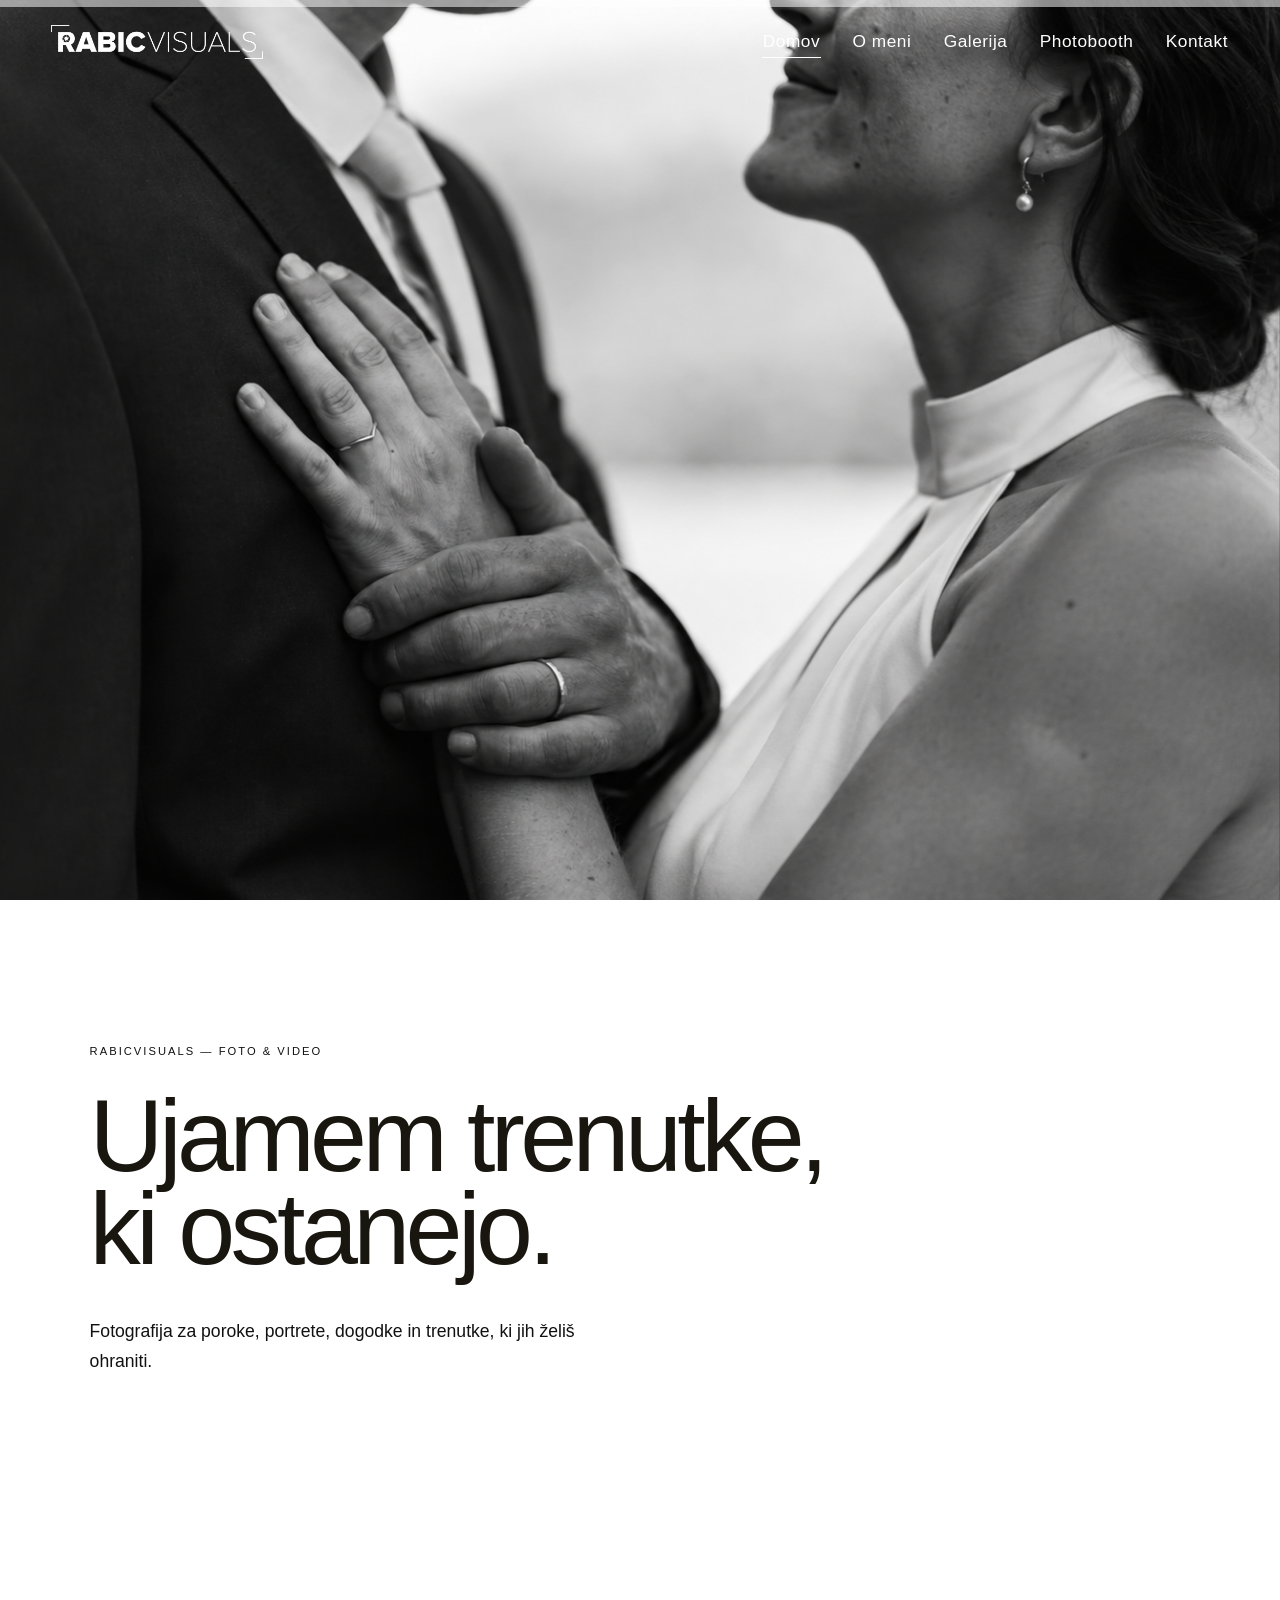
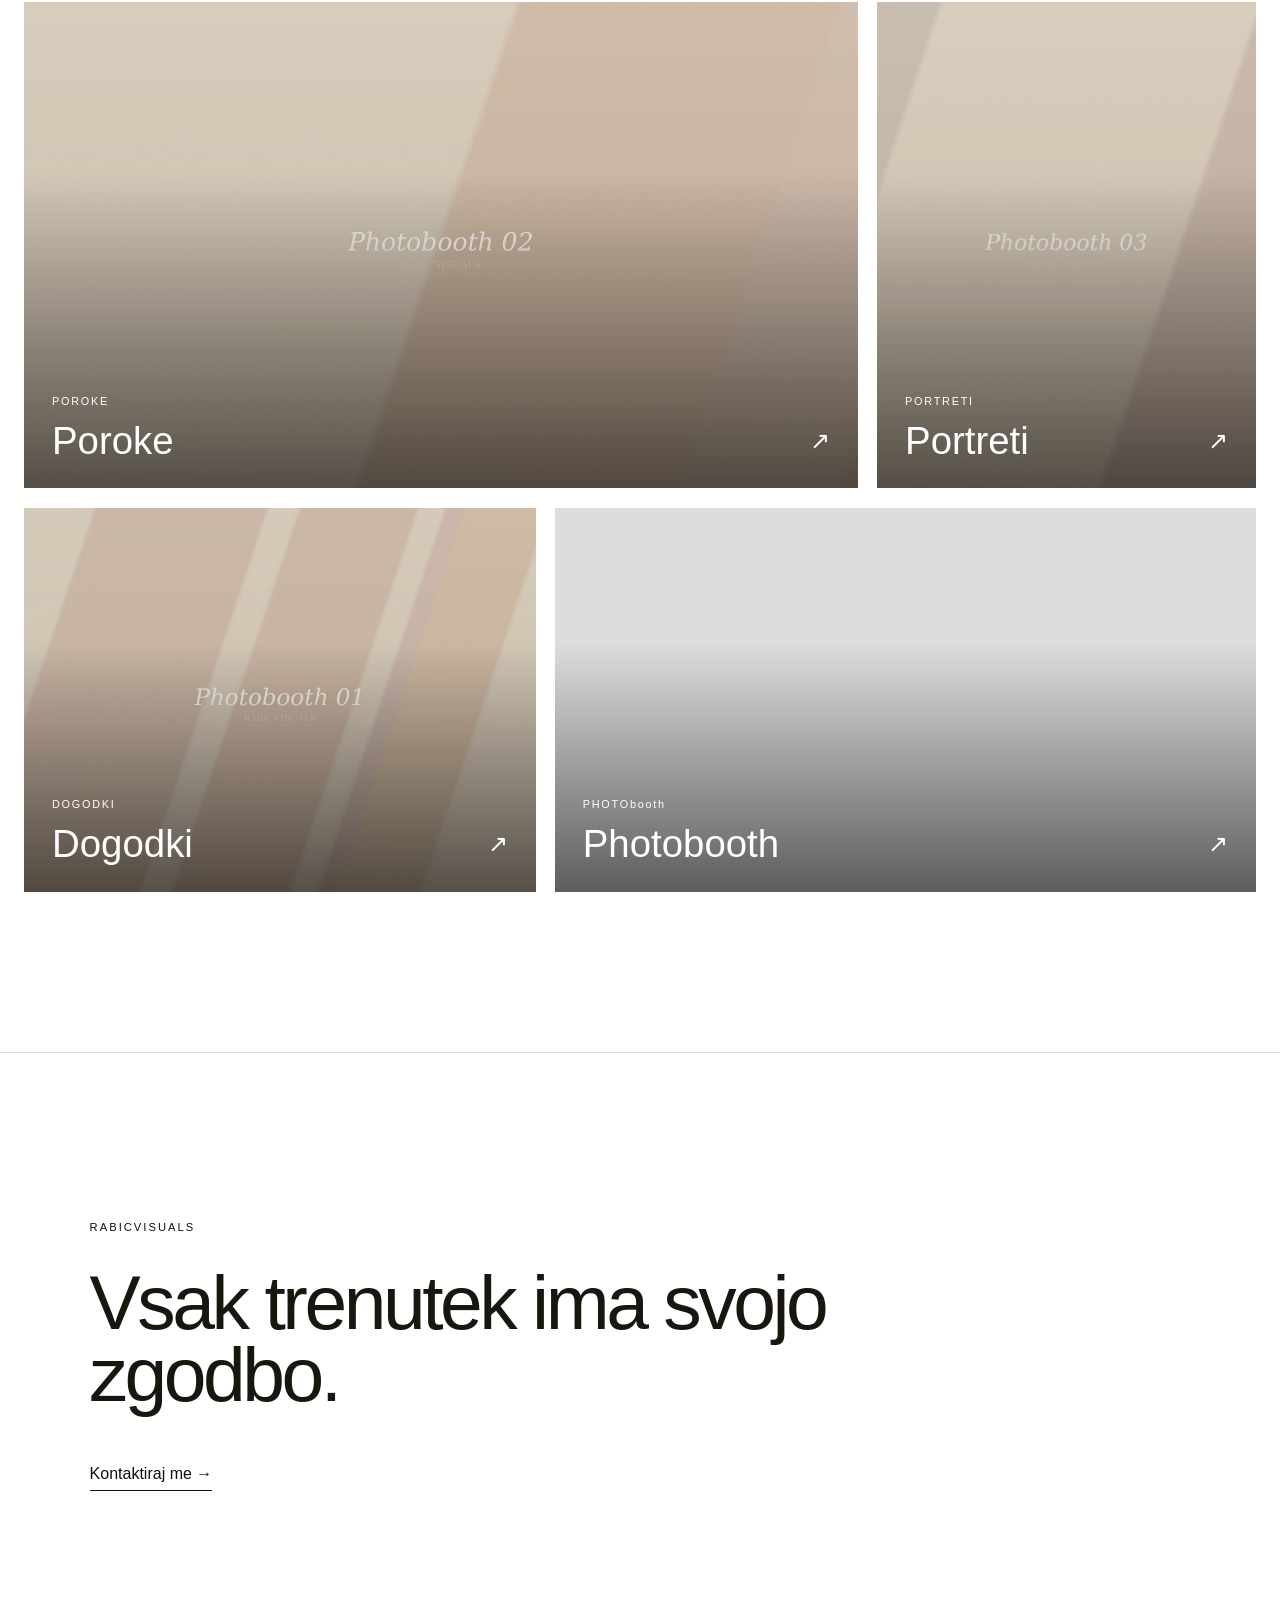
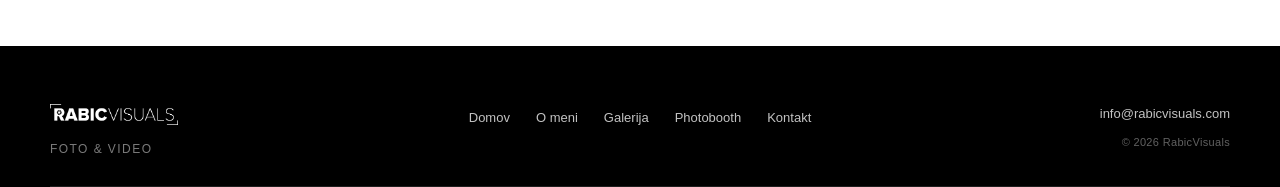
==== commit be9977d3: "favicon1" ====
--- a/index.html
+++ b/index.html
@@ -22,15 +22,16 @@
   <meta name="twitter:description" content="RabicVisuals je fotograf iz Slovenije, specializiran za poročno, portretno in event fotografijo ter photobooth najem. Pristne fotografije, ki ostanejo.">
   <meta name="twitter:image" content="https://www.rabicvisuals.com/images/hero/hero-slide-01.png">
 
-  <link rel="icon" href="favicon.svg?v=2" type="image/svg+xml">
-  <link rel="apple-touch-icon" href="favicon-180.png">
-
   <!-- Fonts -->
   <link rel="preconnect" href="https://fonts.googleapis.com">
   <link rel="preconnect" href="https://fonts.gstatic.com" crossorigin>
   <link href="https://fonts.googleapis.com/css2?family=Fraunces:ital,opsz,wght@0,9..144,400;0,9..144,500;1,9..144,400;1,9..144,500&family=Inter:wght@400;500;600&display=swap" rel="stylesheet">
 
   <link rel="stylesheet" href="css/style.css">
+
+  <link rel="icon" href="favicon.ico?v=4" sizes="any">
+  <link rel="icon" type="image/png" href="favicon.png?v=4">
+  <link rel="apple-touch-icon" href="favicon-180.png?v=4">
 </head>
 <body class="home-page"><header class="site-header on-dark" id="site-header">
     <div class="container">
--- a/css/style.css
+++ b/css/style.css
@@ -2299,3 +2299,79 @@
 .rv-hero-carousel.progress-running .rv-carousel-progress span {
   animation: none !important;
 }
+
+
+to   { transform: scale(1.03); }
+}
+
+
+/* Smooth alternating Ken Burns motion without transform snapping/jitter */
+.rv-carousel-slide {
+  will-change: opacity, filter, transform;
+  backface-visibility: hidden;
+  transform-origin: center center;
+  transition:
+    opacity 1.35s cubic-bezier(.22,1,.36,1),
+    filter 1.35s cubic-bezier(.22,1,.36,1),
+    transform 4s linear !important;
+}
+
+/* Odd slides: start slightly zoomed in, then zoom out while active */
+.rv-carousel-slide:nth-child(odd) {
+  transform: scale(1.03) translateZ(0);
+}
+.rv-carousel-slide:nth-child(odd).is-active {
+  transform: scale(1) translateZ(0) !important;
+}
+
+/* Even slides: start normal, then zoom in while active */
+.rv-carousel-slide:nth-child(even) {
+  transform: scale(1) translateZ(0);
+}
+.rv-carousel-slide:nth-child(even).is-active {
+  transform: scale(1.03) translateZ(0) !important;
+}
+
+/* Disable old active-slide keyframe zooms so transforms do not reset on crossfade */
+.rv-carousel-slide.is-active {
+  animation-name: none !important;
+  animation-duration: 0s !important;
+}
+
+/* Keep both images composited smoothly during the blend */
+.rv-carousel-slide {
+  opacity: 0;
+  filter: blur(4px);
+  z-index: 1;
+}
+.rv-carousel-slide.is-active {
+  opacity: 1;
+  filter: blur(0);
+  z-index: 2;
+}
+
+
+/* FINAL: static hero images, cross-blur transition only */
+.rv-carousel-slide,
+.rv-carousel-slide:nth-child(odd),
+.rv-carousel-slide:nth-child(even),
+.rv-carousel-slide.is-active,
+.rv-carousel-slide:nth-child(odd).is-active,
+.rv-carousel-slide:nth-child(even).is-active {
+  transform: scale(1) translateZ(0) !important;
+  animation: none !important;
+}
+
+.rv-carousel-slide {
+  opacity: 0;
+  filter: blur(4px);
+  transition:
+    opacity 1.35s cubic-bezier(.22,1,.36,1),
+    filter 1.35s cubic-bezier(.22,1,.36,1) !important;
+  will-change: opacity, filter;
+}
+
+.rv-carousel-slide.is-active {
+  opacity: 1;
+  filter: blur(0);
+}
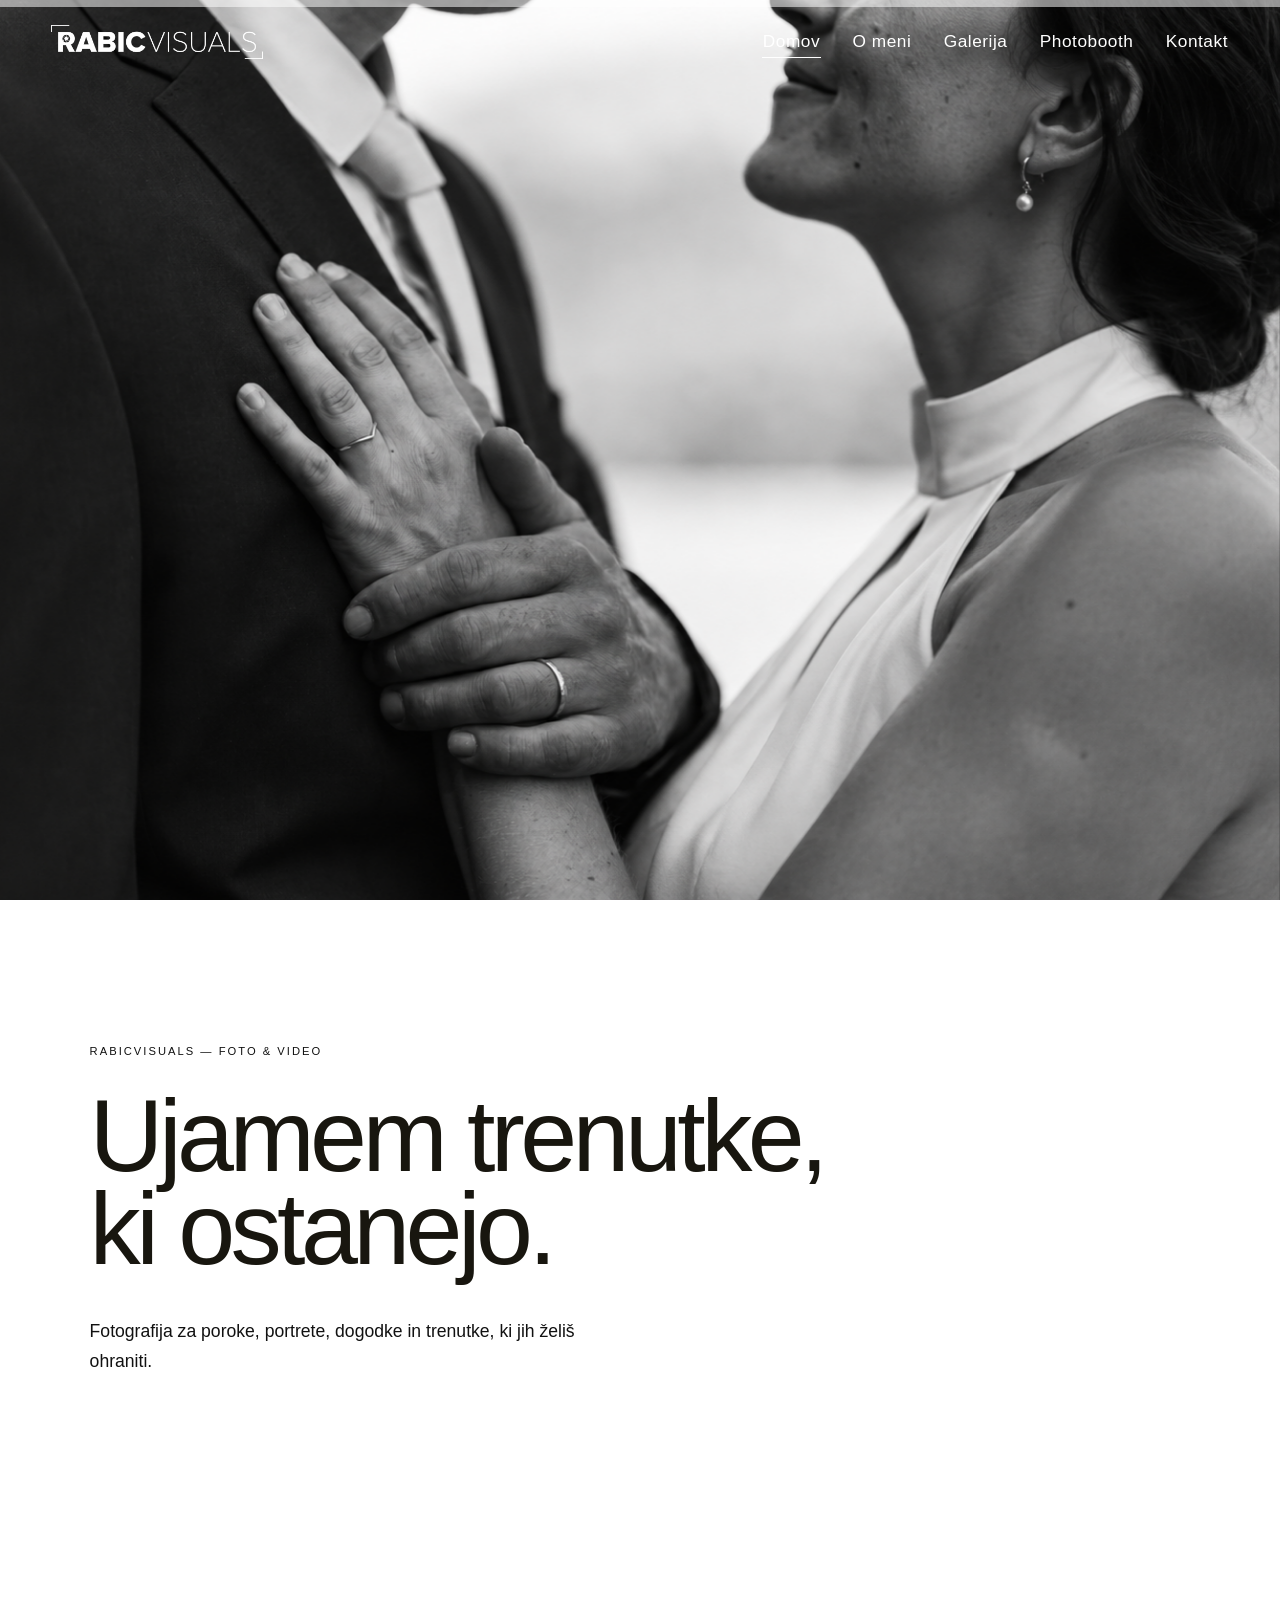
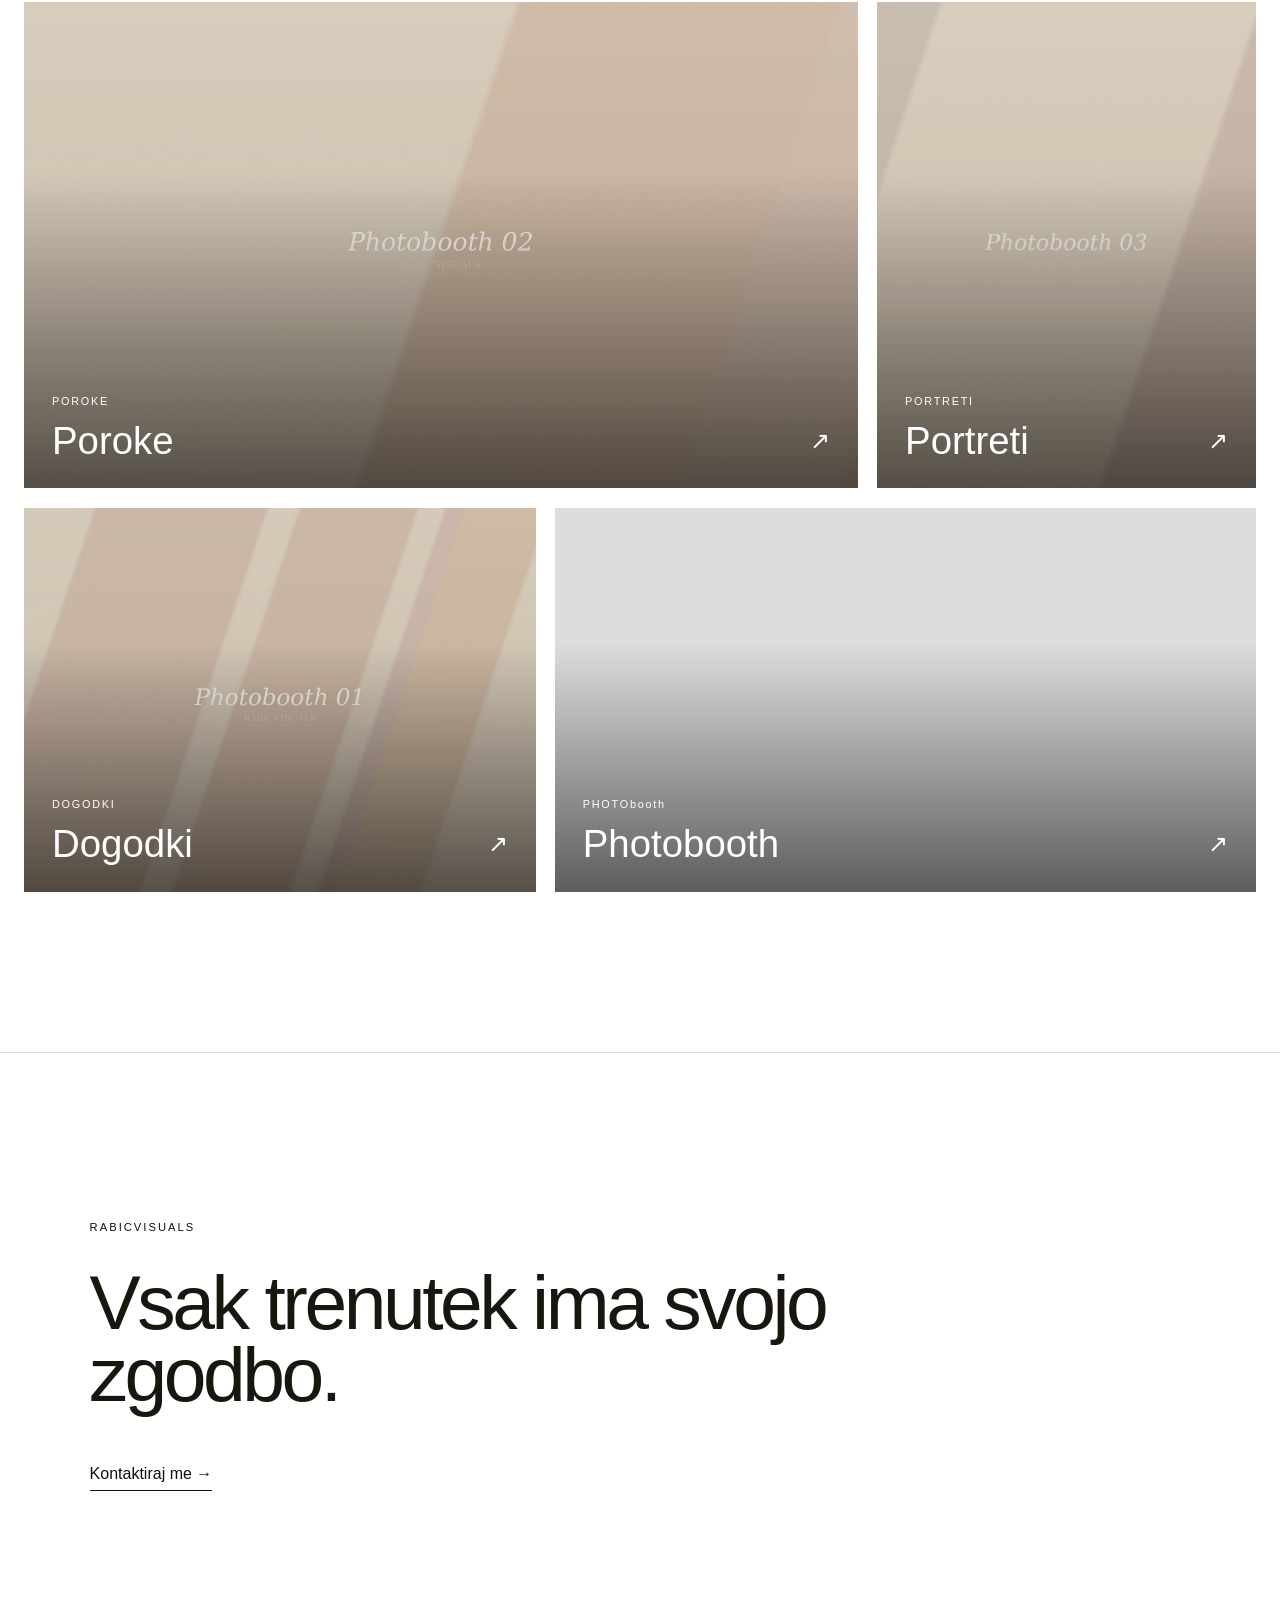
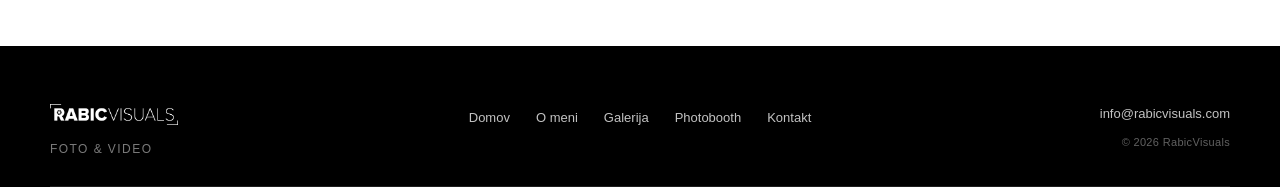
==== commit 0bedce7b: "." ====
--- a/index.html
+++ b/index.html
@@ -29,9 +29,9 @@
 
   <link rel="stylesheet" href="css/style.css">
 
-  <link rel="icon" href="favicon.ico?v=4" sizes="any">
-  <link rel="icon" type="image/png" href="favicon.png?v=4">
-  <link rel="apple-touch-icon" href="favicon-180.png?v=4">
+  <link rel="icon" href="favicon.ico?v=5" sizes="any">
+  <link rel="icon" type="image/png" href="favicon.png?v=5">
+  <link rel="apple-touch-icon" href="favicon-180.png?v=5">
 </head>
 <body class="home-page"><header class="site-header on-dark" id="site-header">
     <div class="container">
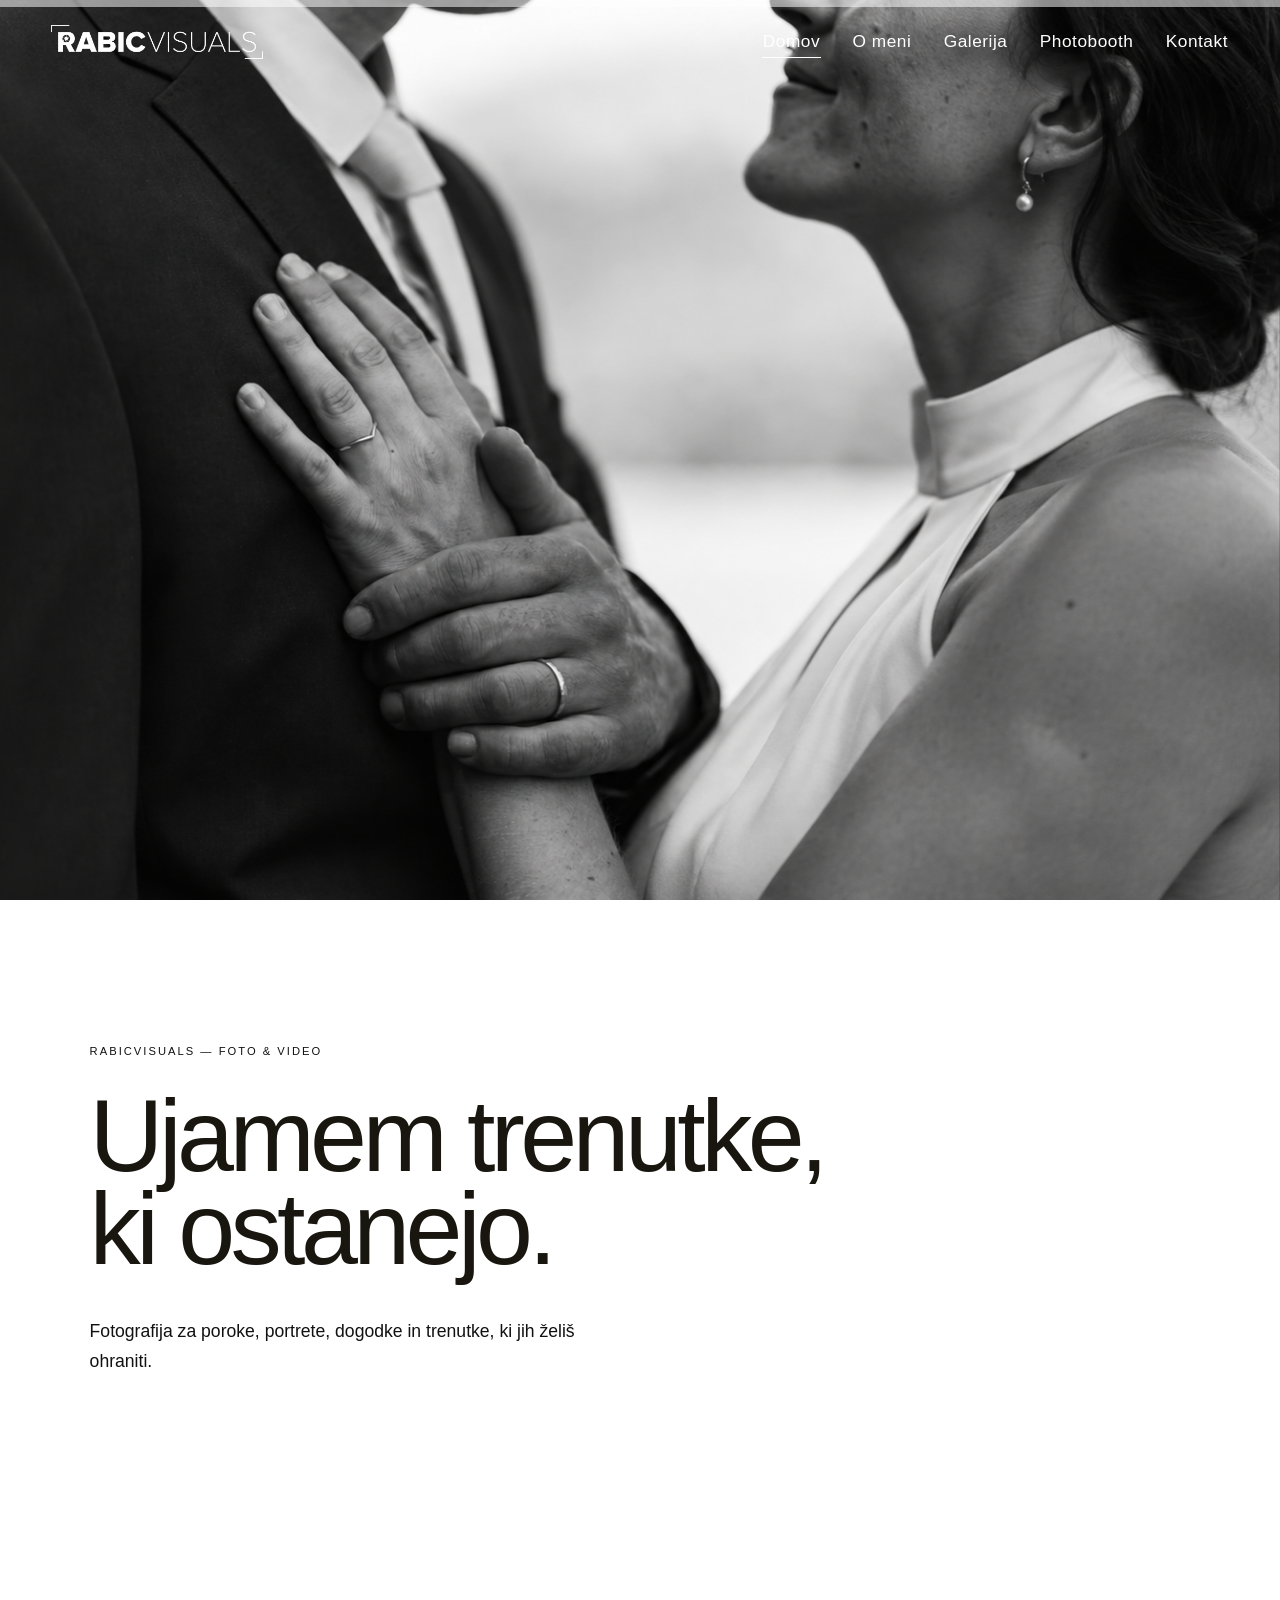
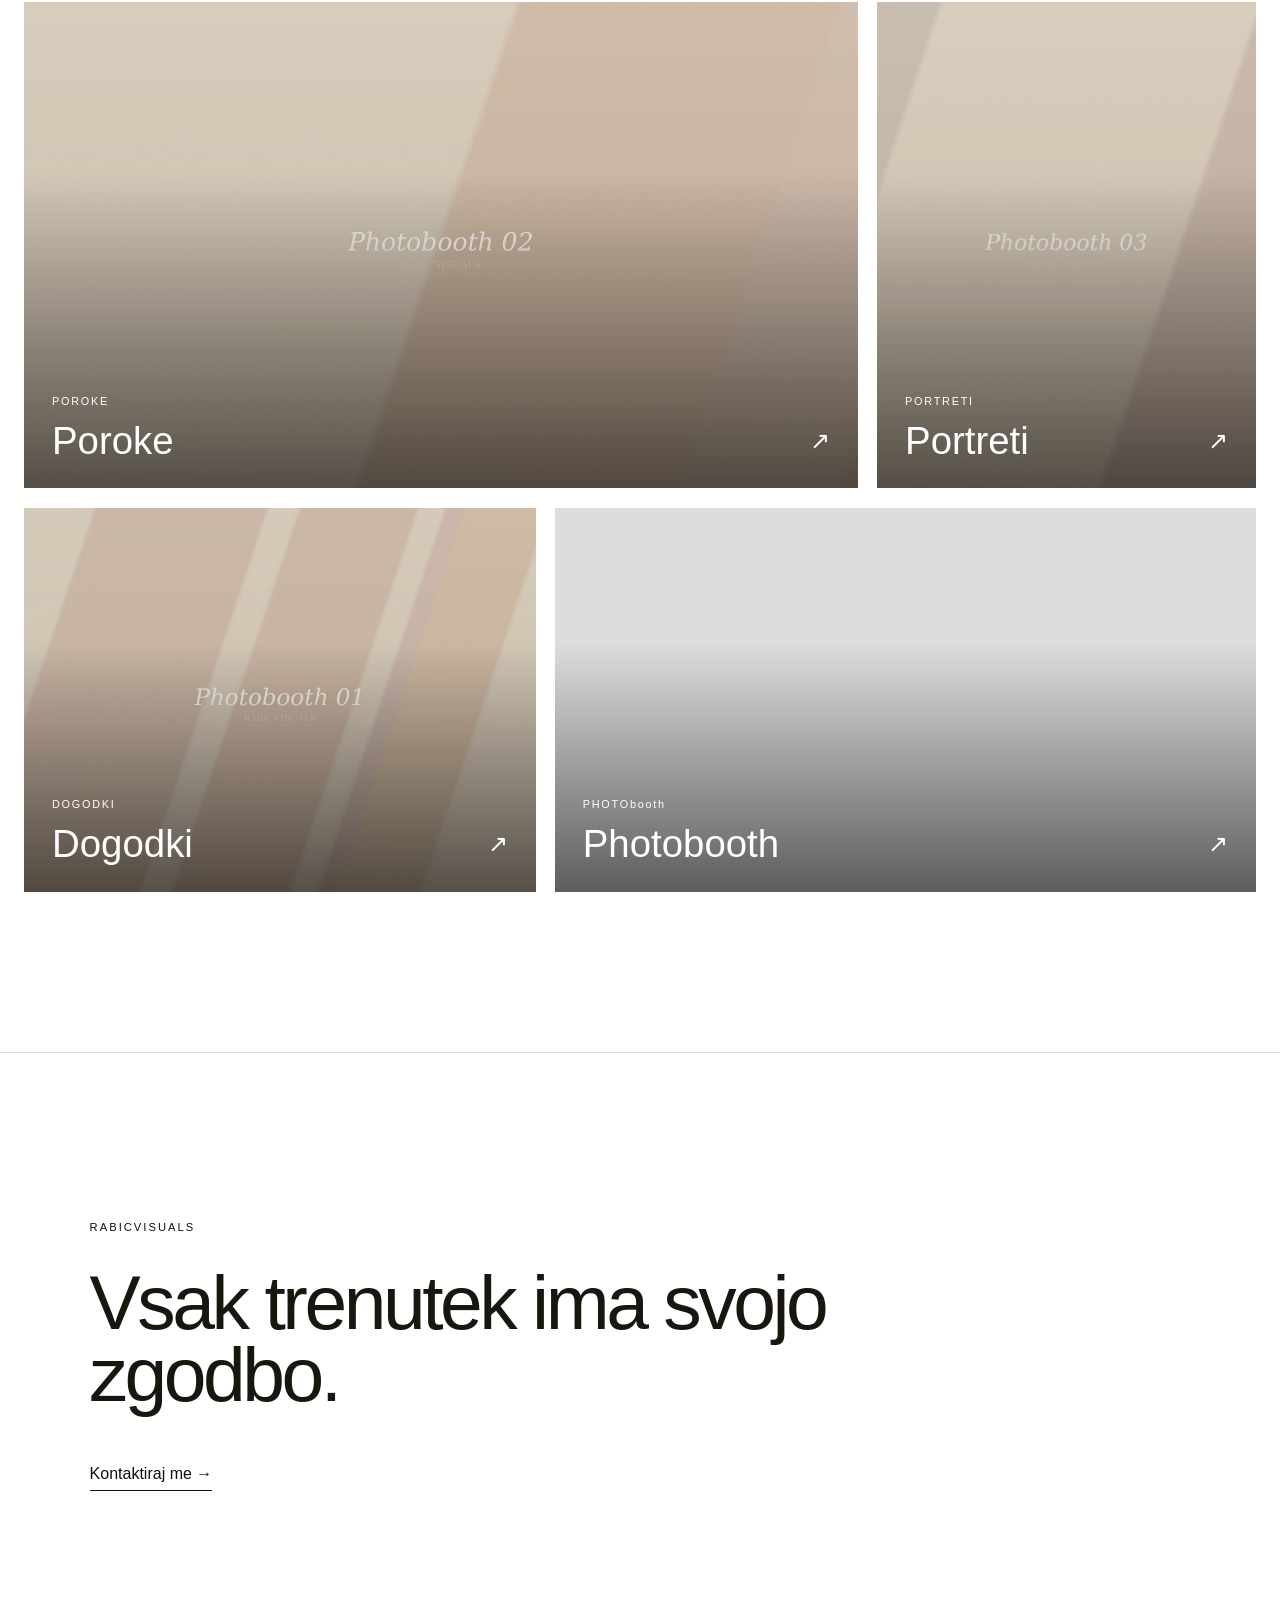
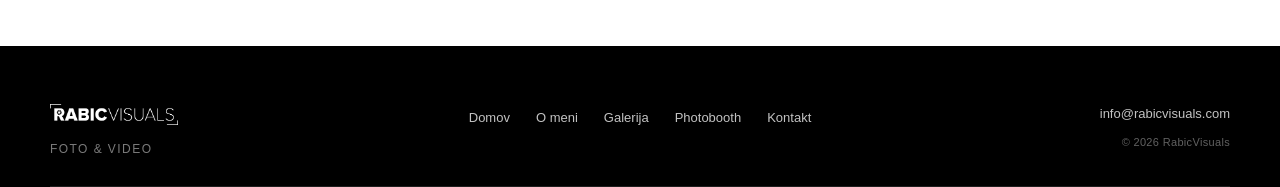
==== commit d0ff38d3: "." ====
--- a/index.html
+++ b/index.html
@@ -29,9 +29,9 @@
 
   <link rel="stylesheet" href="css/style.css">
 
-  <link rel="icon" href="favicon.ico?v=5" sizes="any">
-  <link rel="icon" type="image/png" href="favicon.png?v=5">
-  <link rel="apple-touch-icon" href="favicon-180.png?v=5">
+  <link rel="icon" type="image/png" sizes="32x32" href="favicon.png?v=6">
+  <link rel="shortcut icon" href="favicon.ico?v=6">
+  <link rel="apple-touch-icon" sizes="180x180" href="favicon-180.png?v=6">
 </head>
 <body class="home-page"><header class="site-header on-dark" id="site-header">
     <div class="container">
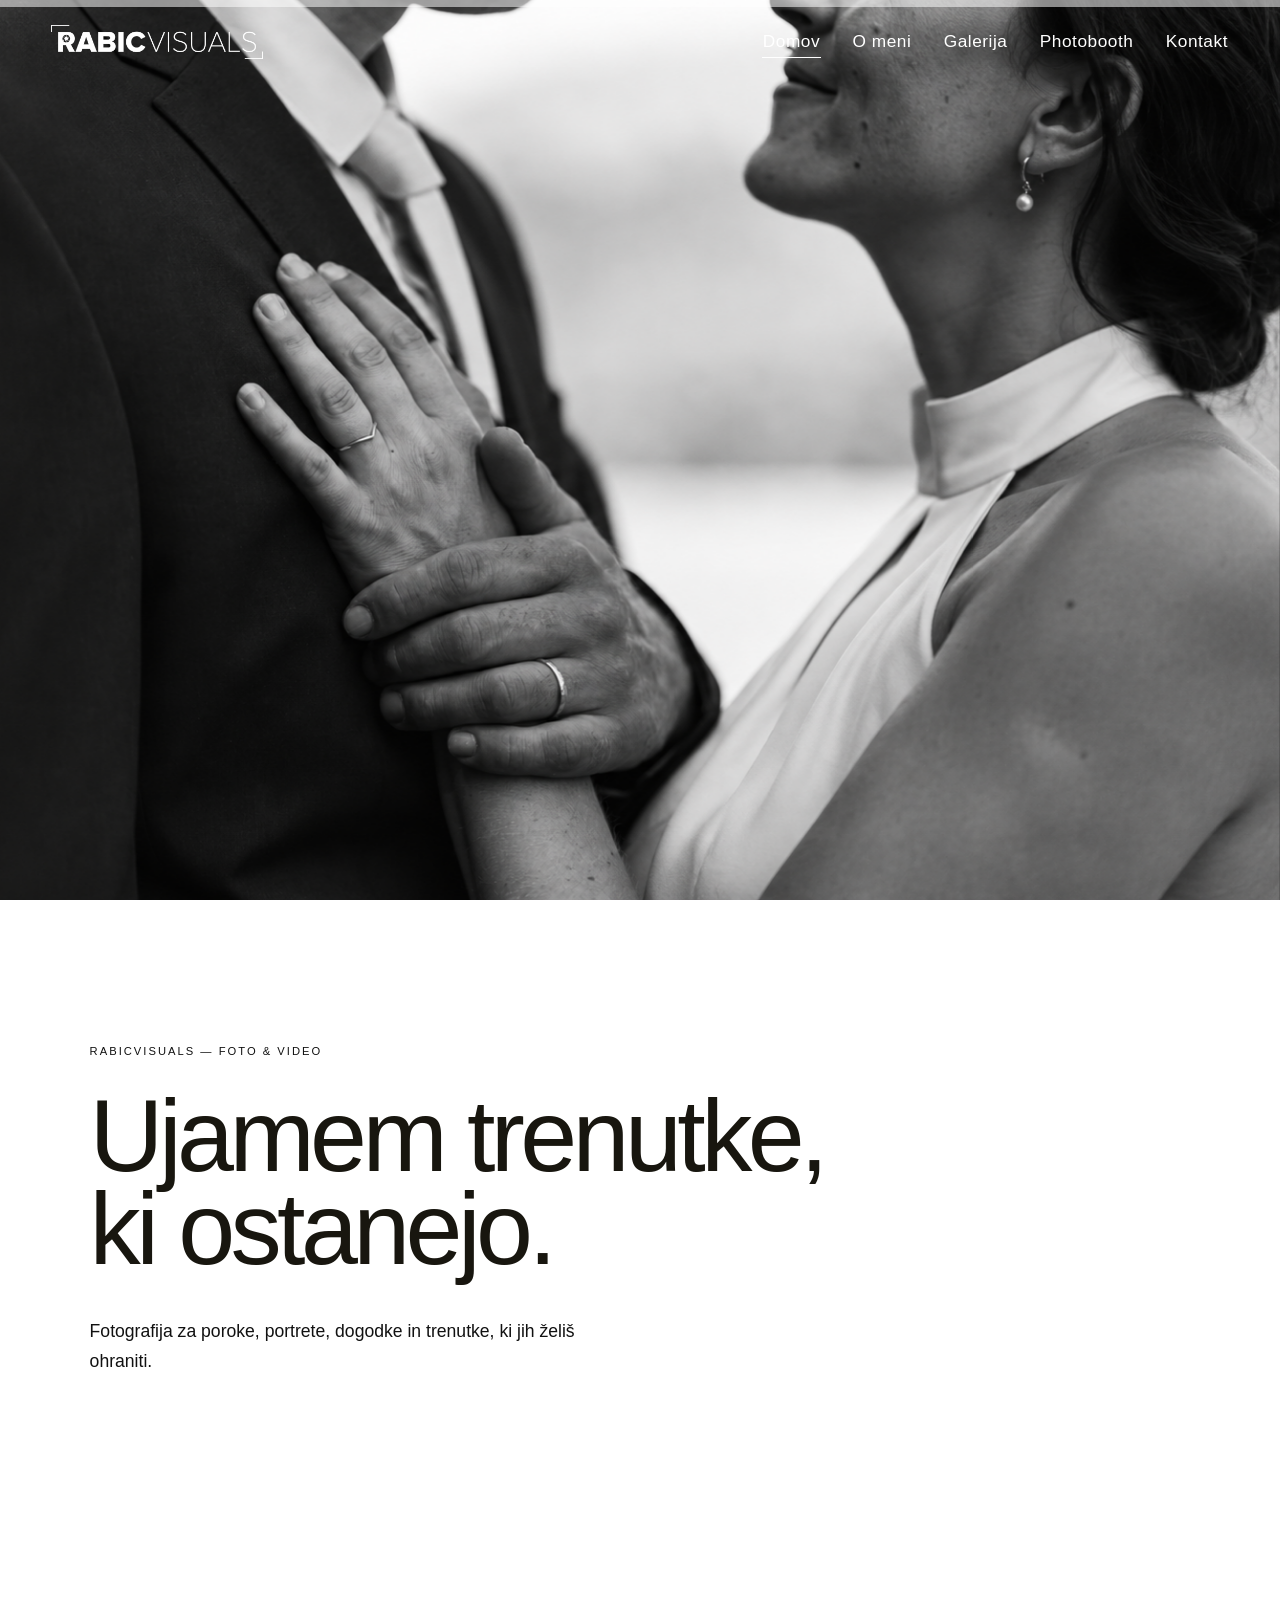
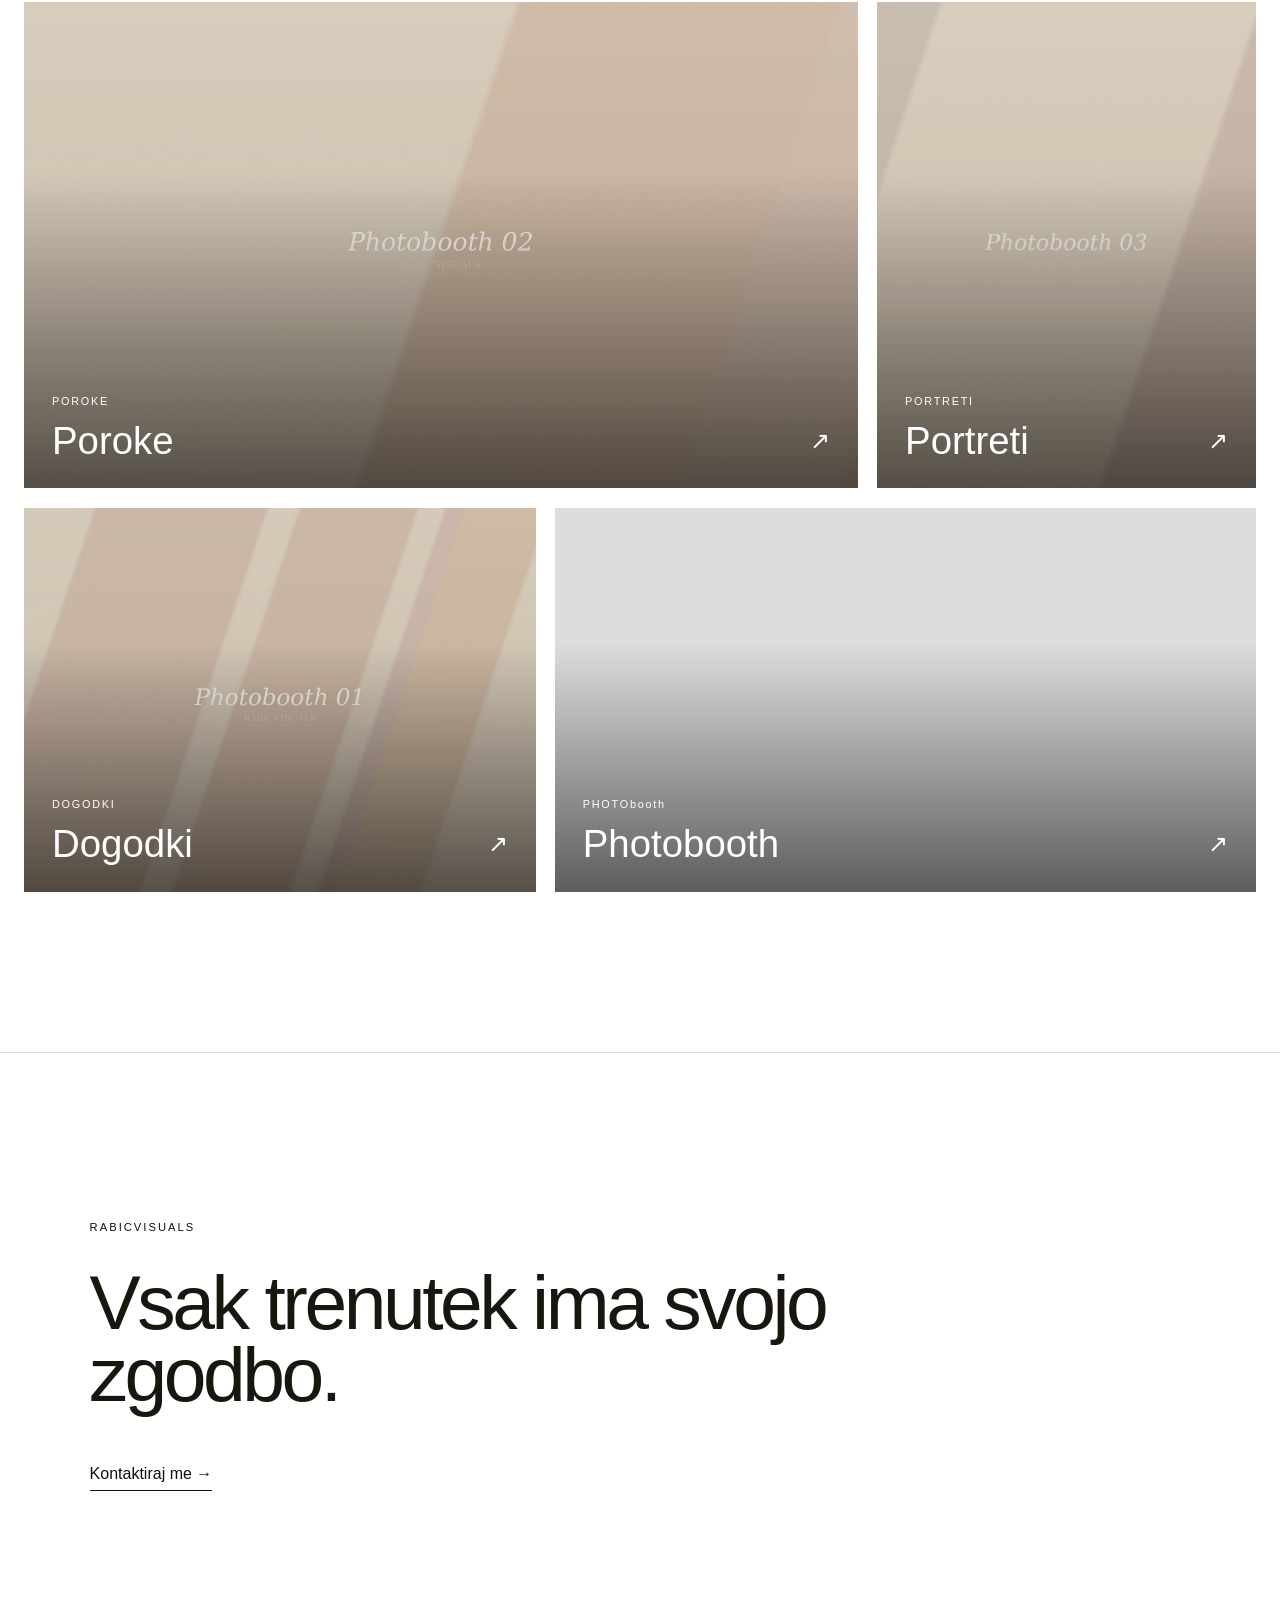
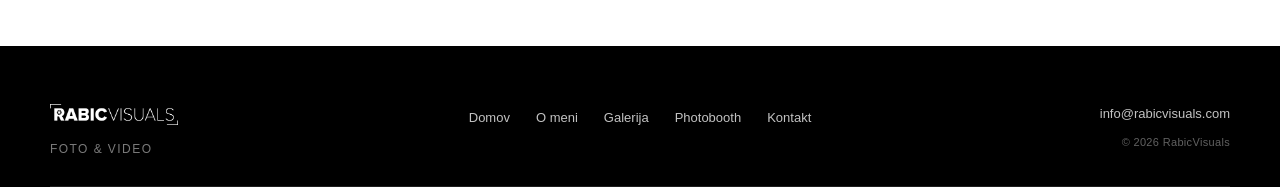
==== commit e051eba2: "." ====
--- a/index.html
+++ b/index.html
@@ -29,9 +29,9 @@
 
   <link rel="stylesheet" href="css/style.css">
 
-  <link rel="icon" type="image/png" sizes="32x32" href="favicon.png?v=6">
-  <link rel="shortcut icon" href="favicon.ico?v=6">
-  <link rel="apple-touch-icon" sizes="180x180" href="favicon-180.png?v=6">
+  <link rel="icon" type="image/png" sizes="32x32" href="favicon.png?v=7">
+  <link rel="shortcut icon" href="favicon.ico?v=7">
+  <link rel="apple-touch-icon" sizes="180x180" href="favicon-180.png?v=7">
 </head>
 <body class="home-page"><header class="site-header on-dark" id="site-header">
     <div class="container">
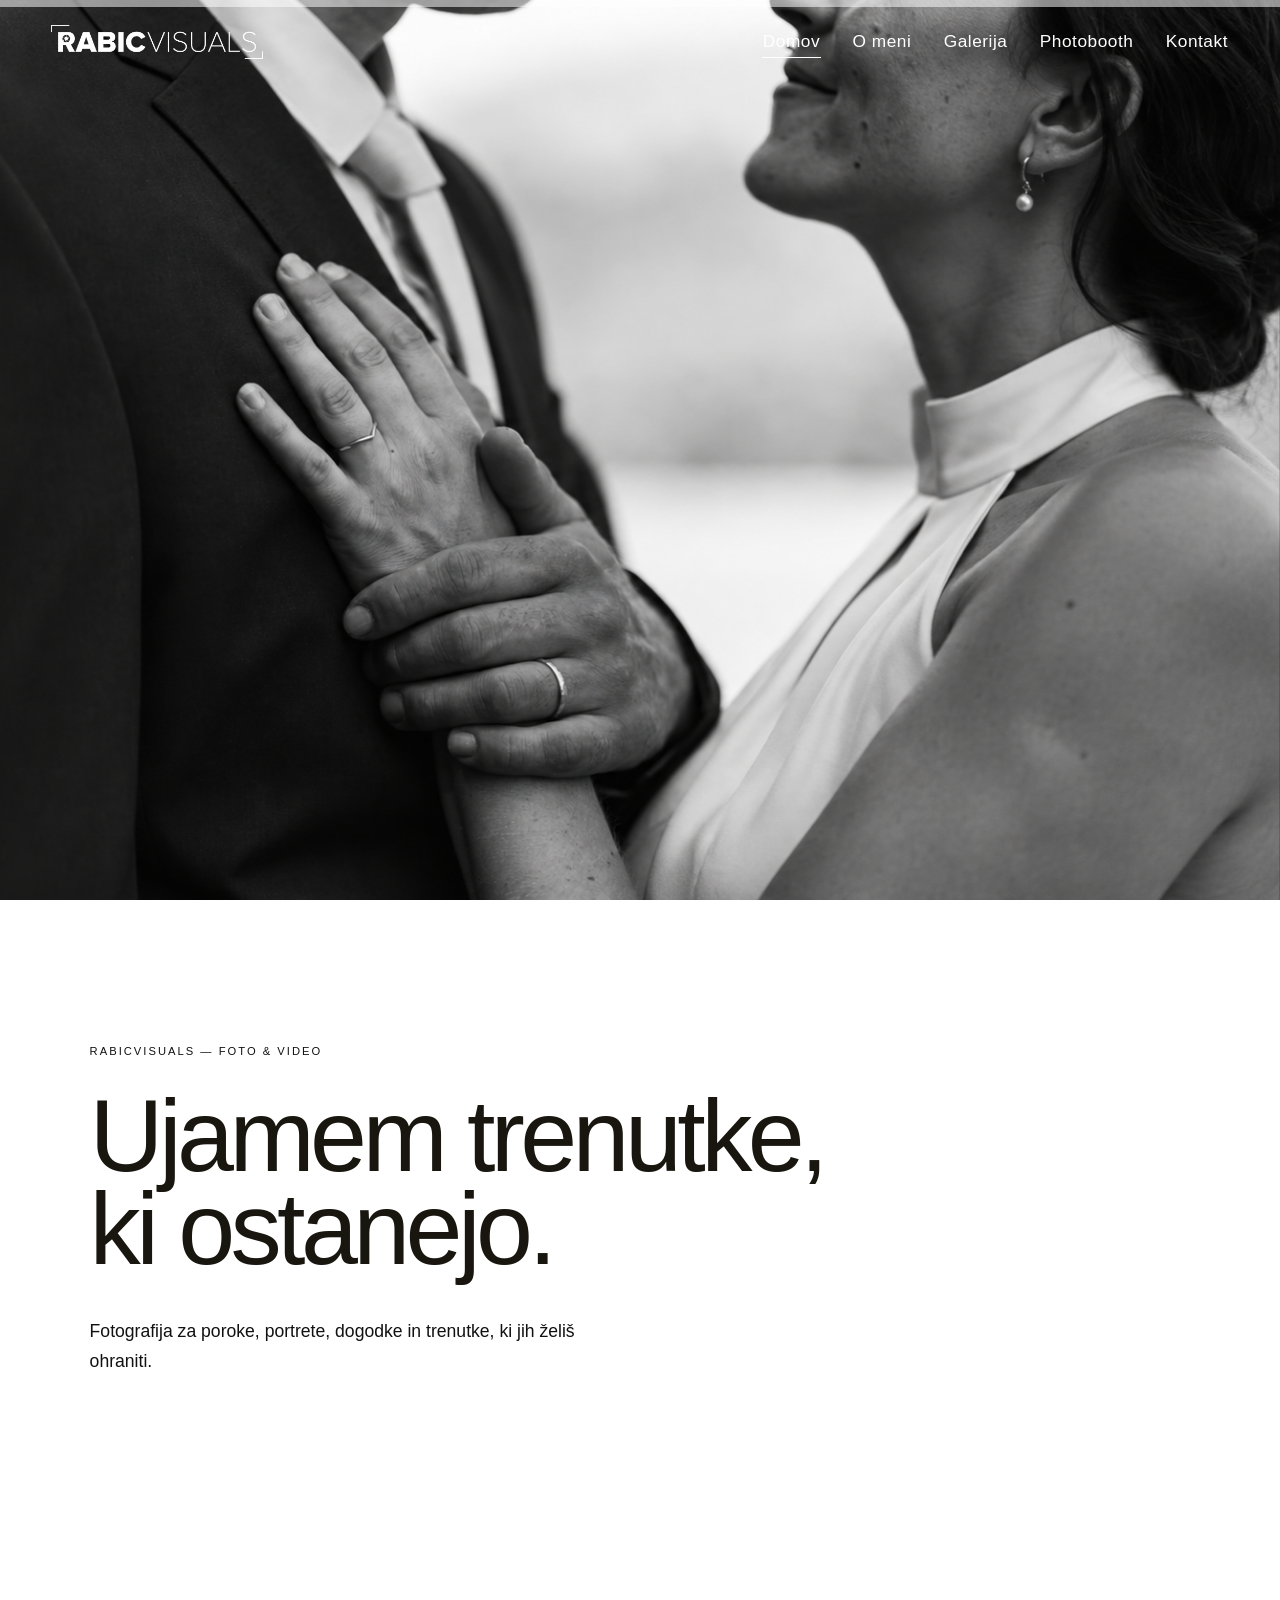
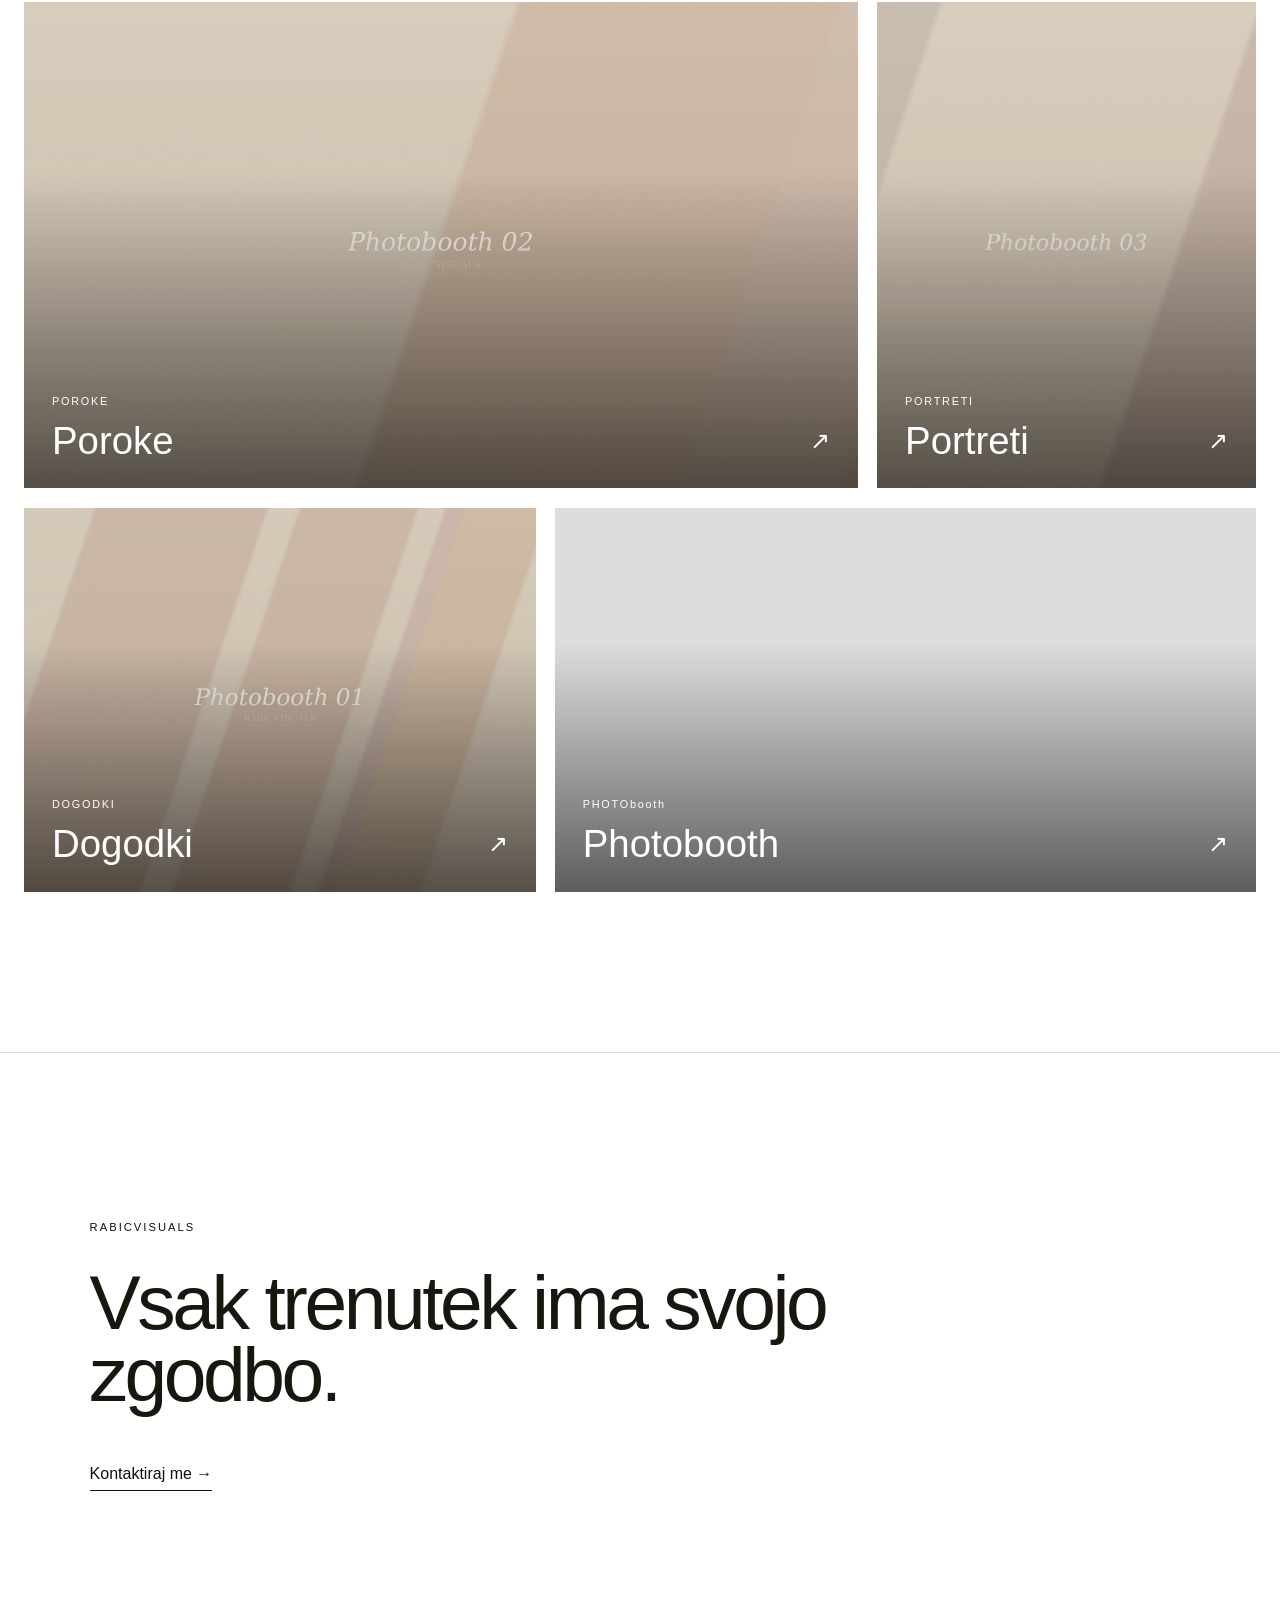
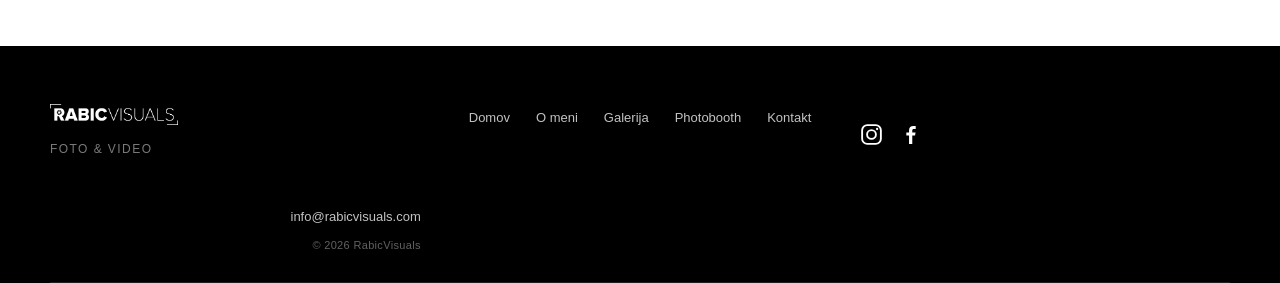
==== commit 4de78512: "." ====
--- a/index.html
+++ b/index.html
@@ -99,6 +99,21 @@
       <a href="photobooth.html">Photobooth</a>
       <a href="kontakt.html">Kontakt</a>
     </nav>
+<div class="footer-social-icons" aria-label="Družbena omrežja">
+  <a href="https://instagram.com/rabicvisuals" target="_blank" rel="noopener noreferrer" aria-label="Instagram">
+    <svg viewBox="0 0 24 24" aria-hidden="true">
+      <rect x="3" y="3" width="18" height="18" rx="5"></rect>
+      <circle cx="12" cy="12" r="4.25"></circle>
+      <circle class="social-dot" cx="17.4" cy="6.7" r="1.1"></circle>
+    </svg>
+  </a>
+  <a href="https://facebook.com/rabicd" target="_blank" rel="noopener noreferrer" aria-label="Facebook">
+    <svg viewBox="0 0 24 24" aria-hidden="true">
+      <path d="M13.7 21v-8h2.7l.4-3h-3.1V8.1c0-.9.3-1.5 1.6-1.5H17V3.9c-.3 0-1.3-.1-2.4-.1-2.4 0-4 1.4-4 4.1V10H8v3h2.6v8h3.1z"></path>
+    </svg>
+  </a>
+</div>
+
 
     <div class="rv-footer-contact">
       <a href="mailto:info@rabicvisuals.com">info@rabicvisuals.com</a>
--- a/css/style.css
+++ b/css/style.css
@@ -2375,3 +2375,106 @@
   opacity: 1;
   filter: blur(0);
 }
+
+
+/* Contact page social icons */
+.contact-social-icons {
+  display: flex;
+  align-items: center;
+  gap: 18px;
+  margin-top: 6px;
+  margin-bottom: 34px;
+}
+
+.contact-social-icons a {
+  width: 32px;
+  height: 32px;
+  display: inline-flex;
+  align-items: center;
+  justify-content: center;
+  color: #111;
+  text-decoration: none;
+  transition: opacity .25s ease, transform .25s ease;
+}
+
+.contact-social-icons a:hover {
+  opacity: .58;
+  transform: translateY(-1px);
+}
+
+.contact-social-icons svg {
+  width: 100%;
+  height: 100%;
+  display: block;
+}
+
+/* Instagram: monochrome outline */
+.contact-social-icons a:first-child svg rect,
+.contact-social-icons a:first-child svg circle:not(.social-dot) {
+  fill: none;
+  stroke: currentColor;
+  stroke-width: 1.8;
+}
+
+.contact-social-icons a:first-child svg .social-dot {
+  fill: currentColor;
+  stroke: none;
+}
+
+/* Facebook: monochrome mark */
+.contact-social-icons a:nth-child(2) svg {
+  fill: currentColor;
+}
+
+
+/* Footer social icons */
+.footer-social-icons {
+  display: flex;
+  align-items: center;
+  gap: 14px;
+  margin-top: 18px;
+}
+
+.footer-social-icons a {
+  width: 25px;
+  height: 25px;
+  display: inline-flex;
+  align-items: center;
+  justify-content: center;
+  color: #fff;
+  text-decoration: none;
+  transition: opacity .25s ease, transform .25s ease;
+}
+
+.footer-social-icons a:hover {
+  opacity: .6;
+  transform: translateY(-1px);
+}
+
+.footer-social-icons svg {
+  width: 100%;
+  height: 100%;
+  display: block;
+}
+
+.footer-social-icons a:first-child svg rect,
+.footer-social-icons a:first-child svg circle:not(.social-dot) {
+  fill: none;
+  stroke: currentColor;
+  stroke-width: 1.8;
+}
+
+.footer-social-icons a:first-child svg .social-dot {
+  fill: currentColor;
+  stroke: none;
+}
+
+.footer-social-icons a:nth-child(2) svg {
+  fill: currentColor;
+}
+
+@media (max-width: 768px) {
+  .footer-social-icons {
+    justify-content: center;
+  }
+}
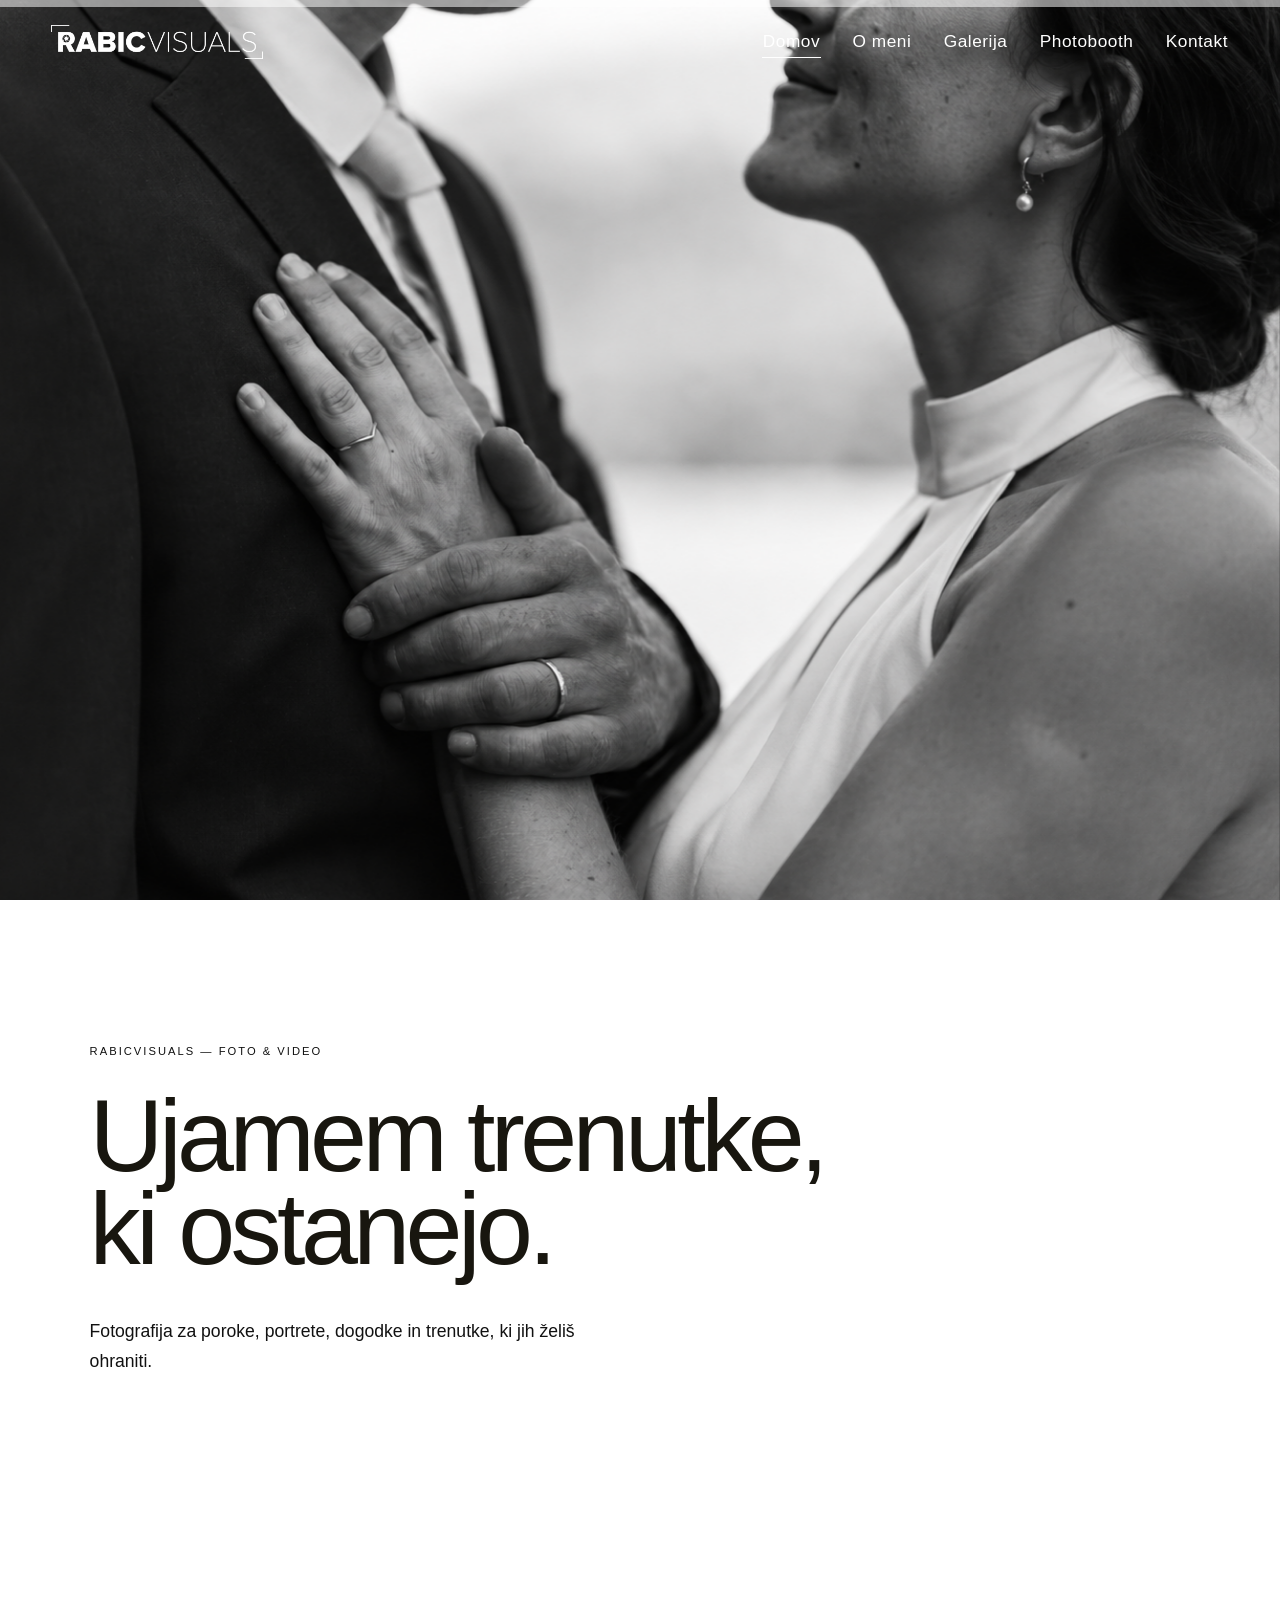
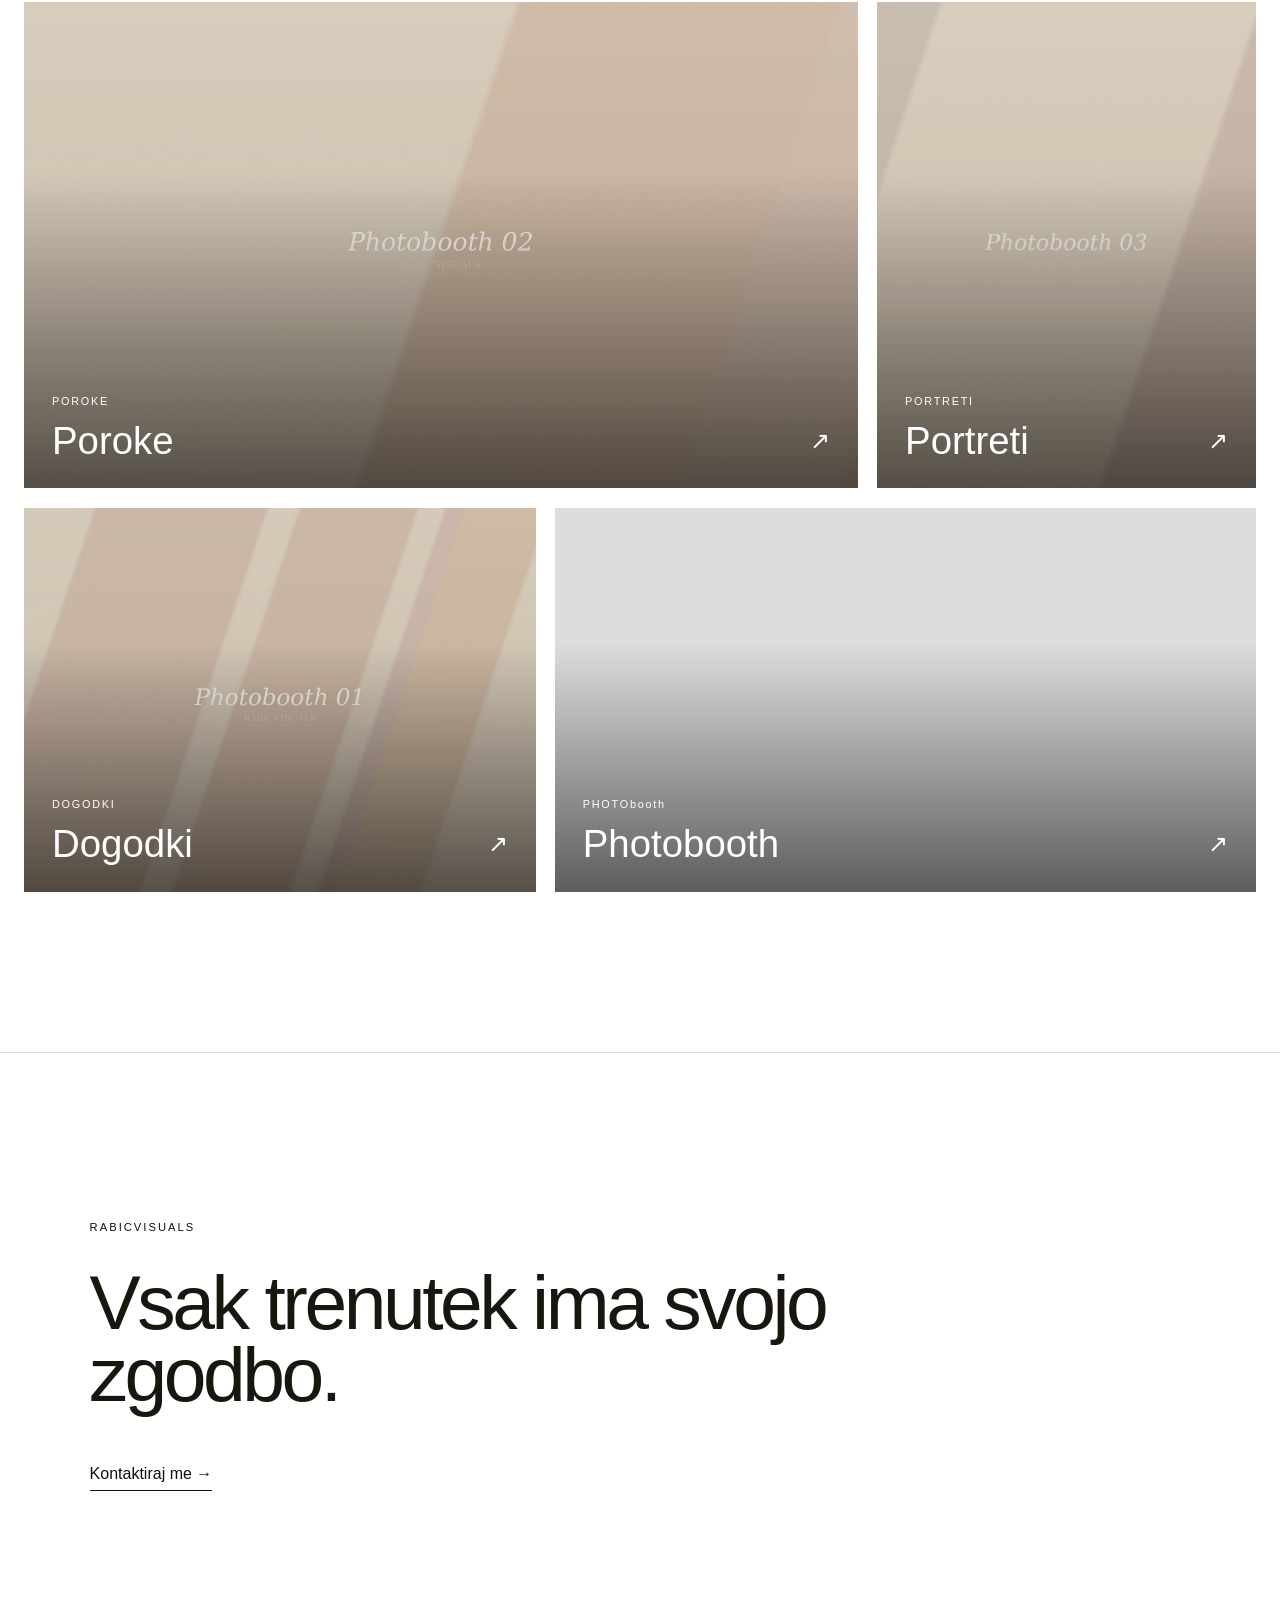
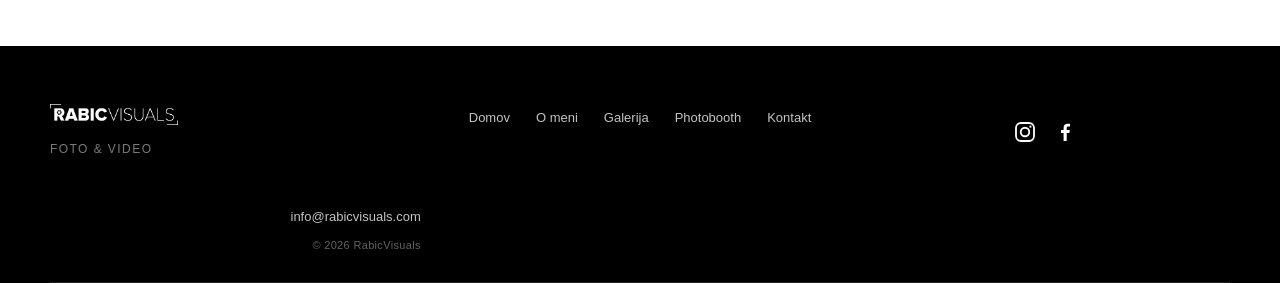
==== commit f3d9c8a5: "fix" ====
--- a/index.html
+++ b/index.html
@@ -115,6 +115,7 @@
 </div>
 
 
+
     <div class="rv-footer-contact">
       <a href="mailto:info@rabicvisuals.com">info@rabicvisuals.com</a>
       <span>© 2026 RabicVisuals</span>
--- a/css/style.css
+++ b/css/style.css
@@ -2478,3 +2478,29 @@
     justify-content: center;
   }
 }
+
+
+/* Footer social layout refinement */
+.footer-social-icons {
+  width: 100%;
+  justify-content: center;
+  gap: 16px;
+  margin-top: 16px;
+  margin-bottom: 0;
+}
+
+.footer-social-icons a {
+  width: 24px;
+  height: 24px;
+}
+
+/* Keep the icons visually grouped beneath the footer navigation */
+footer nav + .footer-social-icons {
+  display: flex;
+}
+
+@media (min-width: 769px) {
+  footer nav {
+    text-align: center;
+  }
+}
